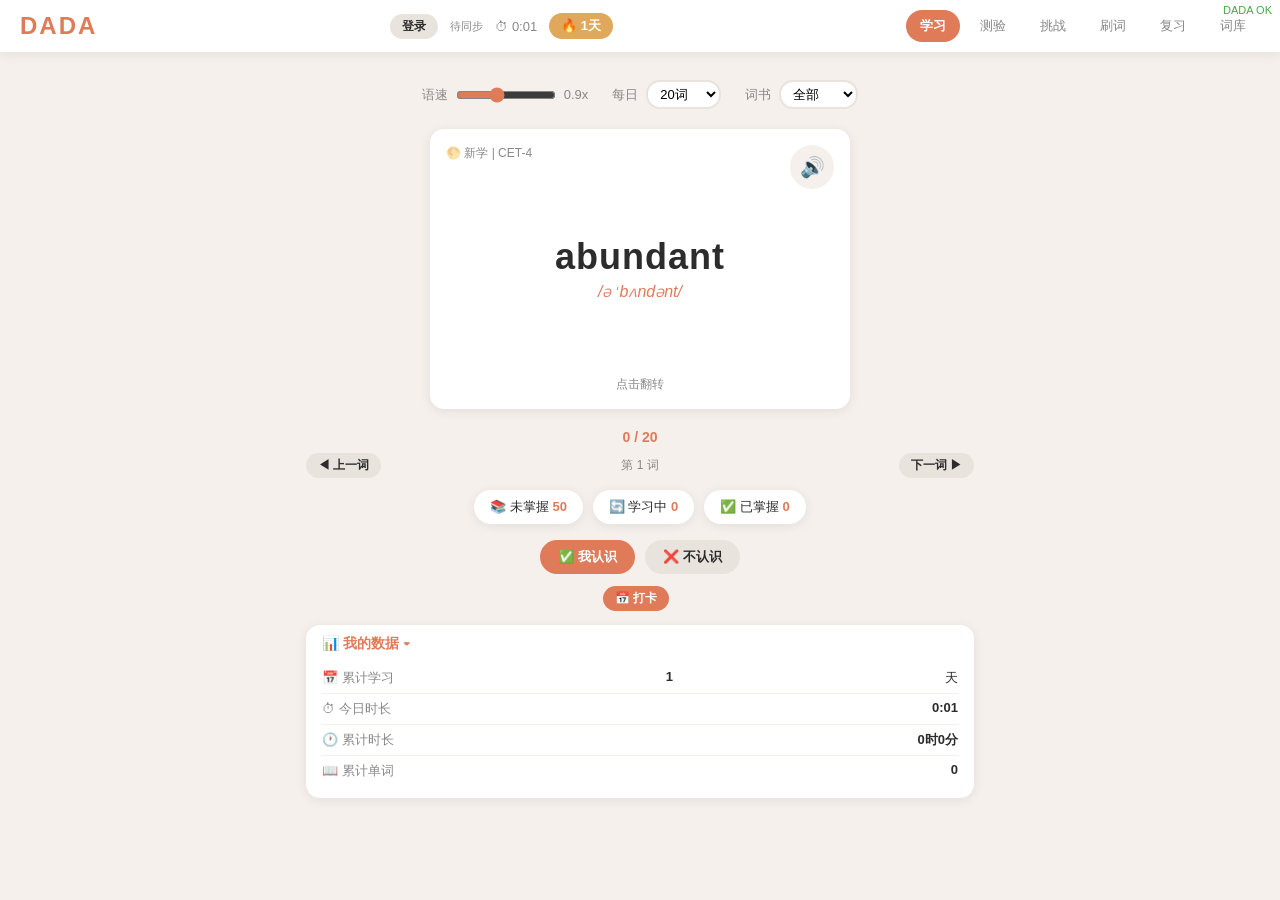
==== index.html @ 71d59efa "fix missing challenge/swipe nav buttons" ====
<!DOCTYPE html>
<html lang="zh-CN">
<head>
<meta charset="UTF-8">
<meta name="viewport" content="width=device-width, initial-scale=1.0">
<title>DADA - 背单词</title>
<meta name="theme-color" content="#e07b5a">
<meta name="apple-mobile-web-app-capable" content="yes">
<meta name="apple-mobile-web-app-title" content="DADA背单词">
<link rel="stylesheet" href="style.css?v=12">
<script src="dada-data.js?v=12" defer></script>
<script src="dada-speech.js?v=12" defer></script>
<script src="dada-study.js?v=12" defer></script>
<script src="dada-auth.js?v=12" defer></script>
<script src="dada-challenge.js?v=12" defer></script>
<script src="dada-swipe.js?v=12" defer></script>
<script src="dada-ui.js?v=12" defer></script>
<script src="dada-init.js?v=12" defer></script>
</head>
<body>
<div id="loadStatus" style="position:fixed;top:4px;right:8px;font-size:11px;color:#aaa;z-index:999;">loading...</div>

<header>
  <div class="logo">DADA</div>
  <div class="header-right">
    <button class="btn btn-s btn-sm" id="btnLogin">登录</button>
    <span id="syncStatus" style="font-size:11px;color:var(--sub);"></span>
    <span class="timer-badge" id="timerDisplay">⏱ 0:00</span>
    <span class="streak-badge" id="streakDisplay">🔥 0天</span>
  </div>
  <nav>
    <button class="active" data-page="study">学习</button>
    <button data-page="quiz">测验</button>
    <button data-page="challenge">挑战</button>
    <button data-page="swipe">刷词</button>
    <button data-page="review">复习<span id="reviewBadge" class="badge" style="display:none;margin-left:4px;"></span></button>
    <button data-page="bank">词库</button>
  </nav>
</header>

<main>
  <!-- Study Page -->
  <section class="page active" id="page-study">
    <div class="rate-control">
      <span>语速</span>
      <input type="range" id="rateSlider" min="0.5" max="1.5" step="0.1" value="0.9">
      <span id="rateLabel">0.9x</span>
      <span style="margin-left:16px;">每日</span>
      <select id="dailyLimitSelect" style="padding:4px 8px;border:2px solid #e8e3dd;border-radius:14px;font-size:13px;outline:none;background:var(--card);">
        <option value="10">10词</option>
        <option value="20" selected>20词</option>
        <option value="30">30词</option>
        <option value="50">50词</option>
        <option value="100">100词</option>
      </select>
      <span style="margin-left:16px;">词书</span>
      <select id="studyBookSelect" style="padding:4px 8px;border:2px solid #e8e3dd;border-radius:14px;font-size:13px;outline:none;background:var(--card);">
        <option value="all">全部</option>
        <option value="cet4">CET-4</option>
        <option value="cet6">CET-6</option>
        <option value="ky">考研</option>
        <option value="ielts">雅思</option>
        <option value="zsb">专升本</option>
      </select>
    </div>
    <div class="card-wrap" id="cardWrap">
      <div class="card-inner" id="cardInner">
        <div class="card-face card-front">
          <div class="card-status" id="cardStatus"></div>
          <div class="card-word" id="cardEn">DADA</div>
          <div class="card-phonetic" id="cardPhonetic"></div>
          <button class="speak-btn" id="speakBtn" title="发音">🔊</button>
          <div class="card-hint">点击翻转</div>
        </div>
        <div class="card-face card-back">
          <div class="card-word" id="cardEnBack" style="font-size:20px;opacity:.8;"></div>
          <div class="card-zh" id="cardZh">哒哒</div>
          <button class="speak-btn" id="speakBtn2" title="发音">🔊</button>
          <div class="card-hint">点击翻转</div>
        </div>
      </div>
    </div>
    <div class="progress" id="studyProgress"></div>
    <div class="card-nav">
      <button class="btn btn-s btn-sm" id="btnPrevWord">◀ 上一词</button>
      <span style="font-size:12px;color:var(--sub);" id="cardNavInfo"></span>
      <button class="btn btn-s btn-sm" id="btnNextWord">下一词 ▶</button>
    </div>
    <div class="stats">
      <div class="stat">📚 未掌握 <b id="statUnmastered">0</b></div>
      <div class="stat">🔄 学习中 <b id="statLearning">0</b></div>
      <div class="stat">✅ 已掌握 <b id="statMastered">0</b></div>
    </div>
    <div style="text-align:center;margin-top:16px;display:flex;gap:10px;justify-content:center;">
      <button class="btn btn-p" id="btnKnow">✅ 我认识</button>
      <button class="btn btn-s" id="btnDunno">❌ 不认识</button>
    </div>
    <div class="checkin-area">
      <button class="btn btn-p btn-sm" id="btnCheckIn">📅 打卡</button>
      <span id="checkInStatus"></span>
    </div>
    <div class="mydata-panel">
      <div class="mydata-header" id="mydataToggle">📊 我的数据 ▾</div>
      <div class="mydata-body" id="mydataBody">
        <div class="mydata-row"><span>📅 累计学习</span> <b id="mdTotalDays">0</b> 天</div>
        <div class="mydata-row"><span>⏱ 今日时长</span> <b id="mdTodayTime">0:00</b></div>
        <div class="mydata-row"><span>🕐 累计时长</span> <b id="mdTotalTime">0:00</b></div>
        <div class="mydata-row"><span>📖 累计单词</span> <b id="mdWordsStudied">0</b></div>
      </div>
    </div>
  </section>

  <!-- Quiz Page -->
  <section class="page" id="page-quiz">
    <div class="quiz-mode-bar">
      <button class="active" data-mode="en2zh">英选中</button>
      <button data-mode="zh2en">中选英</button>
      <button data-mode="spell">拼写模式</button>
    </div>
    <div class="quiz-card">
      <div class="quiz-word" id="quizWord">word</div>
      <div class="quiz-opts" id="quizOpts"></div>
      <div id="quizSpellArea" style="display:none;">
        <button class="btn-listen" id="btnListenAgain">🔊 再听一次</button><br>
        <input type="text" class="spelling-input" id="spellingInput" placeholder="输入英文拼写" autocomplete="off" autocapitalize="off" spellcheck="false"><br>
        <button class="btn btn-p" id="btnSpellCheck">确认</button>
      </div>
      <div class="quiz-result" id="quizResult"></div>
    </div>
    <div class="stats" style="margin-top:16px;">
      <div class="stat">✅ 正确 <b id="quizCorrect">0</b></div>
      <div class="stat">❌ 错误 <b id="quizWrong">0</b></div>
      <div class="stat">📊 正确率 <b id="quizRate">-</b></div>
    </div>
    <div style="text-align:center;margin-top:12px;">
      <button class="btn btn-p" id="btnNextQuiz">下一题</button>
    </div>
  </section>

  <!-- Review Page -->
  <section class="page" id="page-review">
    <div style="margin-bottom:12px;">
      <button class="btn btn-p" id="btnReviewAll" style="margin-right:8px;">开始复习全部到期</button>
      <span style="font-size:13px;color:var(--sub);" id="reviewSummary"></span>
    </div>
    <div id="reviewList"></div>
  </section>

  <!-- Word Bank Page -->
  <section class="page" id="page-bank">
    <div class="add-form">
      <input type="text" id="addEn" placeholder="英文单词">
      <input type="text" id="addZh" placeholder="中文释义">
      <input type="text" id="addPhonetic" placeholder="音标(可选)">
      <button class="btn btn-p" id="btnAdd">添加</button>
    </div>
    <div class="toolbar">
      <input type="text" id="searchInput" placeholder="搜索单词...">
      <button class="btn btn-s" id="btnImport">📥 导入CSV</button>
      <button class="btn btn-s" id="btnPreset">📦 预设词库</button>
    </div>
    <div id="bookCards"></div>
    <div id="bookDetailBar" style="display:none;">
      <button class="btn btn-s btn-sm" id="btnBackToBooks">← 返回词库</button>
      <span id="bookDetailTitle" style="font-weight:600;margin:0 12px;font-size:15px;"></span>
      <span style="font-size:12px;color:var(--sub);line-height:28px;margin-right:4px;">分类:</span>
      <button class="btn btn-s btn-sm subcat-btn active" data-subcat="all">全部</button>
      <button class="btn btn-s btn-sm subcat-btn" data-subcat="high">高频词</button>
      <button class="btn btn-s btn-sm subcat-btn" data-subcat="exam">真题词</button>
    </div>
    <div class="filter-bar">
      <span style="font-size:12px;color:var(--sub);line-height:28px;margin-right:4px;">状态:</span>
      <button class="btn btn-s btn-sm filter-btn active" data-filter="all">全部</button>
      <button class="btn btn-s btn-sm filter-btn" data-filter="unmastered">未掌握</button>
      <button class="btn btn-s btn-sm filter-btn" data-filter="learning">学习中</button>
      <button class="btn btn-s btn-sm filter-btn" data-filter="mastered">已掌握</button>
      <button class="btn btn-s btn-sm filter-btn" data-filter="mistake">错题本</button>
    </div>
    <table class="word-table">
      <thead><tr><th>单词</th><th>释义</th><th>词库</th><th>状态</th><th>操作</th></tr></thead>
      <tbody id="wordTableBody"></tbody>
    </table>
    <div style="text-align:center;margin-top:8px;color:var(--sub);font-size:13px;" id="wordCount"></div>

    <div class="backup-section">
      <span>💾 数据备份</span>
      <button class="btn btn-s btn-sm" id="btnExport">📤 导出JSON</button>
      <button class="btn btn-s btn-sm" id="btnImportFile">📥 导入JSON</button>
      <input type="file" id="importFileInput" accept=".json" style="display:none;">
      <button class="btn btn-s btn-sm" id="btnImportCSVFile">📥 导入CSV文件</button>
      <input type="file" id="importCSVFileInput" accept=".csv,.txt" style="display:none;">
    </div>
  </section>

  <!-- Challenge Page -->
  <section class="page" id="page-challenge">
    <div style="display:flex;justify-content:space-between;align-items:center;margin-bottom:12px;flex-wrap:wrap;gap:8px;">
      <span id="challengeHearts" style="font-size:24px;">❤️❤️❤️</span>
      <span style="font-size:13px;color:var(--sub);">🏆 连胜 <b id="challengeStreakBadge">0</b> 天</span>
    </div>
    <div style="background:#e8e3dd;border-radius:8px;height:8px;margin-bottom:16px;">
      <div id="challengeBar" style="background:var(--accent);height:100%;border-radius:8px;width:0;transition:width .3s;"></div>
    </div>
    <div style="text-align:center;color:var(--sub);font-size:13px;margin-bottom:8px;" id="challengeCount">0/20</div>
    <div class="quiz-card" id="challengeCard">
      <div class="quiz-word" id="challengeWord"></div>
      <div class="quiz-opts" id="challengeOpts"></div>
    </div>
    <div id="challengeResult"></div>
    <div style="text-align:center;margin-top:16px;">
      <button class="btn btn-p" id="btnRestartChallenge" style="display:none;" onclick="restartChallenge()">🔄 再来一次</button>
      <button class="btn btn-s" id="btnChallengeDone" style="display:none;" onclick="switchPage('study')">返回学习</button>
    </div>
  </section>

  <!-- Swipe Page -->
  <section class="page" id="page-swipe">
    <div class="swipe-stats">
      <span>📖 已刷 <b id="swipeTotal">0</b></span>
      <span style="color:var(--accent2);">✅ <b id="swipeKnownCount">0</b></span>
      <span style="color:#d44;">❌ <b id="swipeUnknownCount">0</b></span>
    </div>
    <div class="swipe-container">
      <div class="swipe-card" id="swipeCard">
        <span class="swipe-category" id="swipeCategory" style="display:none;"></span>
        <div class="swipe-word" id="swipeWord"></div>
        <div class="swipe-phonetic" id="swipePhonetic"></div>
      </div>
    </div>
    <div class="swipe-hints">
      <span>← 不认识</span>
      <span>认识 →</span>
    </div>
    <div id="swipeDone" style="text-align:center;padding:32px;"></div>
    <div style="text-align:center;margin-top:8px;">
      <button class="btn btn-p" id="btnSwipeRestart" style="display:none;" onclick="restartSwipe()">🔄 再来一轮</button>
    </div>
  </section>
</main>

<!-- Import CSV Modal -->
<div class="modal" id="importModal" style="display:none;">
  <div class="modal-box">
    <h3>导入CSV词库</h3>
    <p style="font-size:13px;color:var(--sub);margin-bottom:8px;">每行格式：<code>英文,中文释义,音标</code>（音标可选）</p>
    <textarea id="importText" placeholder="abandon,放弃,/əˈbændən/&#10;book,书,/bʊk/&#10;cat,猫&#10;&#10;支持逗号、中文逗号、Tab分隔"></textarea>
    <div class="modal-actions">
      <button class="btn btn-s" id="btnImportCancel">取消</button>
      <button class="btn btn-p" id="btnImportConfirm">导入</button>
    </div>
  </div>
</div>

<!-- Preset Modal -->
<div class="modal" id="presetModal" style="display:none;">
  <div class="modal-box">
    <h3>📦 加载预设词库</h3>
    <p style="font-size:13px;color:var(--sub);margin-bottom:12px;">选择一个词库加载（重复单词将被跳过）</p>
    <div style="display:grid;gap:8px;">
      <button class="btn btn-s preset-btn" data-preset="cet4">📗 CET-4 四级核心词汇（50词，含音标）</button>
      <button class="btn btn-s preset-btn" data-preset="cet6">📘 CET-6 六级核心词汇（30词，含音标）</button>
      <button class="btn btn-s preset-btn" data-preset="ielts">📙 雅思核心词汇（30词，含音标）</button>
      <button class="btn btn-s preset-btn" data-preset="ky">📕 考研核心词汇（30词，含音标）</button>
      <button class="btn btn-s preset-btn" data-preset="zsb">📓 专升本核心词汇（30词，含音标）</button>
    </div>
    <div class="modal-actions" style="margin-top:14px;">
      <button class="btn btn-s" id="btnPresetCancel">取消</button>
    </div>
  </div>
</div>

<!-- Confirm Modal -->
<div class="modal" id="confirmModal" style="display:none;">
  <div class="modal-box">
    <h3 id="confirmTitle">确认</h3>
    <p id="confirmMsg" style="font-size:14px;color:var(--sub);margin-bottom:16px;"></p>
    <div class="modal-actions">
      <button class="btn btn-s" id="btnConfirmCancel">取消</button>
      <button class="btn btn-danger" id="btnConfirmOk">确认</button>
    </div>
  </div>
</div>

<div class="toast" id="toast"></div>

<!-- Auth Modal -->
<div class="modal" id="authModal" style="display:none;">
  <div class="modal-box">
    <h3 id="authTitle">登录</h3>
    <input type="hidden" id="authMode" value="login">
    <p id="authError" style="color:#d44;font-size:13px;margin-bottom:8px;"></p>
    <input type="text" id="authUsername" placeholder="用户名" style="width:100%;padding:10px 14px;border:2px solid #e8e3dd;border-radius:10px;font-size:14px;margin-bottom:8px;outline:none;">
    <input type="password" id="authPassword" placeholder="密码" style="width:100%;padding:10px 14px;border:2px solid #e8e3dd;border-radius:10px;font-size:14px;margin-bottom:12px;outline:none;">
    <div class="modal-actions">
      <button class="btn btn-s" id="btnAuthCancel">取消</button>
      <button class="btn btn-p" id="btnAuthSubmit">登录</button>
    </div>
    <p style="text-align:center;margin-top:12px;font-size:12px;color:var(--sub);cursor:pointer;" id="authModeLink">没有账号？去注册</p>
  </div>
</div>

</body>
</html>
---- style.css ----
:root {
  --bg: #f5f0eb; --card: #fff; --text: #2c2c2c; --sub: #888;
  --accent: #e07b5a; --accent2: #5a9e6f; --warn: #e0a85a;
  --shadow: 0 2px 12px rgba(0,0,0,.08);
  --radius: 14px;
}
* { margin:0; padding:0; box-sizing:border-box; }
body { font-family: -apple-system, "Segoe UI", "PingFang SC", sans-serif; background:var(--bg); color:var(--text); min-height:100vh; }
header { background:var(--card); padding:10px 20px; display:flex; align-items:center; justify-content:space-between; box-shadow:var(--shadow); position:sticky; top:0; z-index:10; flex-wrap:wrap; gap:8px; }
.logo { font-size:24px; font-weight:900; letter-spacing:2px; color:var(--accent); }
.header-right { display:flex; align-items:center; gap:12px; }
.streak-badge { background:var(--warn); color:#fff; padding:4px 12px; border-radius:14px; font-size:13px; font-weight:600; white-space:nowrap; }
.timer-badge { font-size:13px; color:var(--sub); white-space:nowrap; }
nav { display:flex; gap:6px; }
nav button { padding:7px 14px; border:none; border-radius:20px; background:transparent; cursor:pointer; font-size:13px; color:var(--sub); transition:.2s; }
nav button.active { background:var(--accent); color:#fff; font-weight:600; }
nav button:hover:not(.active) { background:#e8e3dd; }
main { max-width:700px; margin:0 auto; padding:20px 16px 80px; }
.page { display:none; }
.page.active { display:block; }
.card-wrap { perspective:800px; width:100%; max-width:420px; height:280px; margin:20px auto; cursor:pointer; }
.card-inner { position:relative; width:100%; height:100%; transition:transform .5s cubic-bezier(.4,0,.2,1); transform-style:preserve-3d; }
.card-inner.flipped { transform:rotateY(180deg); }
.card-face { position:absolute; inset:0; border-radius:var(--radius); backface-visibility:hidden; display:flex; flex-direction:column; align-items:center; justify-content:center; box-shadow:var(--shadow); padding:24px; }
.card-front { background:var(--card); z-index:2; }
.card-back { background:var(--accent); color:#fff; transform:rotateY(180deg); }
.card-word { font-size:36px; font-weight:700; letter-spacing:1px; }
.card-phonetic { font-size:16px; color:var(--accent); margin-top:4px; font-style:italic; }
.card-back .card-phonetic { color:rgba(255,255,255,.8); }
.card-zh { font-size:28px; font-weight:600; }
.card-hint { font-size:12px; color:var(--sub); position:absolute; bottom:16px; }
.card-back .card-hint { color:rgba(255,255,255,.6); }
.card-status { font-size:12px; color:var(--sub); position:absolute; top:16px; left:16px; }
.speak-btn { width:44px; height:44px; border-radius:50%; border:none; background:var(--bg); cursor:pointer; font-size:20px; position:absolute; top:16px; right:16px; transition:.2s; display:flex; align-items:center; justify-content:center; }
.speak-btn:hover { background:#e0d8cf; transform:scale(1.1); }
.card-back .speak-btn { background:rgba(255,255,255,.2); color:#fff; }
.card-back .speak-btn:hover { background:rgba(255,255,255,.35); }
.rate-control { display:flex; align-items:center; gap:8px; justify-content:center; margin:8px 0; font-size:13px; color:var(--sub); }
.rate-control input[type=range] { width:100px; accent-color:var(--accent); }
.progress { text-align:center; margin-top:8px; font-size:14px; font-weight:600; color:var(--accent); }
.stats { display:flex; gap:10px; justify-content:center; margin:12px 0; flex-wrap:wrap; }
.stat { background:var(--card); padding:8px 16px; border-radius:20px; font-size:13px; box-shadow:var(--shadow); }
.stat b { color:var(--accent); }
.review-section { margin-top:24px; }
.review-section h3 { font-size:16px; margin-bottom:10px; display:flex; align-items:center; gap:8px; }
.badge { background:var(--warn); color:#fff; font-size:12px; padding:2px 10px; border-radius:12px; font-weight:600; }
.review-item { background:var(--card); padding:12px 16px; border-radius:10px; margin-bottom:6px; display:flex; justify-content:space-between; align-items:center; box-shadow:0 1px 3px rgba(0,0,0,.04); font-size:14px; }
.review-item .ri-w { font-weight:600; }
.review-item .ri-d { color:var(--sub); font-size:12px; }
.quiz-mode-bar { display:flex; gap:6px; justify-content:center; margin-bottom:20px; }
.quiz-mode-bar button { padding:6px 14px; border:2px solid #e8e3dd; border-radius:20px; background:var(--card); cursor:pointer; font-size:13px; transition:.15s; }
.quiz-mode-bar button.active { border-color:var(--accent); background:#fdf5f1; color:var(--accent); font-weight:600; }
.quiz-card { background:var(--card); border-radius:var(--radius); padding:32px 24px; box-shadow:var(--shadow); text-align:center; max-width:440px; margin:0 auto; }
.quiz-word { font-size:34px; font-weight:700; margin-bottom:20px; }
.quiz-opts { display:grid; gap:10px; }
.quiz-opt { padding:14px; border:2px solid #e8e3dd; border-radius:12px; background:var(--card); cursor:pointer; font-size:16px; transition:.15s; }
.quiz-opt:hover { border-color:var(--accent); background:#fdf5f1; }
.quiz-opt.correct { border-color:var(--accent2); background:#e8f5e0; }
.quiz-opt.wrong { border-color:#d44; background:#ffeaea; }
.quiz-result { margin-top:16px; font-size:18px; font-weight:600; min-height:28px; }
.spelling-input { width:100%; max-width:280px; padding:12px 16px; border:2px solid #e8e3dd; border-radius:12px; font-size:20px; text-align:center; outline:none; margin:12px 0; letter-spacing:2px; }
.spelling-input:focus { border-color:var(--accent); }
.btn-listen { background:none; border:2px solid var(--accent); color:var(--accent); padding:8px 20px; border-radius:20px; cursor:pointer; font-size:16px; margin:8px; transition:.2s; }
.btn-listen:hover { background:var(--accent); color:#fff; }
.toolbar { display:flex; gap:8px; margin-bottom:12px; flex-wrap:wrap; align-items:center; }
.toolbar input[type=text] { flex:1; min-width:140px; padding:10px 14px; border:2px solid #e8e3dd; border-radius:22px; font-size:14px; outline:none; transition:.2s; }
.toolbar input[type=text]:focus { border-color:var(--accent); }
.btn { padding:8px 18px; border:none; border-radius:20px; cursor:pointer; font-size:13px; font-weight:600; transition:.2s; white-space:nowrap; }
.btn-p { background:var(--accent); color:#fff; }
.btn-p:hover { opacity:.85; }
.btn-s { background:#e8e3dd; color:var(--text); }
.btn-s:hover { background:#d8d2ca; }
.btn-sm { padding:4px 12px; font-size:12px; }
.btn-danger { background:#e74c3c; color:#fff; }
.btn-danger:hover { opacity:.85; }
.btn-done { background:#c8e6c9 !important; color:#2e7d32 !important; cursor:default; }
.filter-bar { display:flex; gap:6px; margin-bottom:12px; flex-wrap:wrap; }
.word-table { width:100%; border-collapse:collapse; font-size:14px; }
.word-table th { text-align:left; padding:8px 6px; color:var(--sub); font-weight:500; border-bottom:1px solid #e8e3dd; font-size:12px; }
.word-table td { padding:8px 6px; border-bottom:1px solid #f0ede8; }
.word-table tr:hover td { background:#faf8f5; }
.modal { position:fixed; inset:0; background:rgba(0,0,0,.4); display:flex; align-items:center; justify-content:center; z-index:100; }
.modal-box { background:var(--card); border-radius:var(--radius); padding:24px; width:90%; max-width:500px; box-shadow:0 8px 40px rgba(0,0,0,.15); }
.modal-box h3 { margin-bottom:16px; }
.modal-box textarea { width:100%; height:160px; border:2px solid #e8e3dd; border-radius:10px; padding:12px; font-size:13px; font-family:inherit; resize:vertical; outline:none; }
.modal-box textarea:focus { border-color:var(--accent); }
.modal-actions { display:flex; gap:8px; justify-content:flex-end; margin-top:12px; flex-wrap:wrap; }
.add-form { display:flex; gap:8px; margin-bottom:14px; flex-wrap:wrap; }
.add-form input { padding:10px 14px; border:2px solid #e8e3dd; border-radius:22px; font-size:14px; outline:none; }
.add-form input:focus { border-color:var(--accent); }
.add-form input:nth-child(1) { flex:2; min-width:100px; }
.add-form input:nth-child(2) { flex:3; min-width:140px; }
.add-form input:nth-child(3) { flex:2; min-width:100px; }
.toast { position:fixed; bottom:24px; left:50%; transform:translateX(-50%); background:#333; color:#fff; padding:10px 24px; border-radius:22px; font-size:14px; z-index:200; opacity:0; transition:opacity .3s; pointer-events:none; }
.toast.show { opacity:1; }
.backup-section { margin-top:24px; padding-top:16px; border-top:1px solid #e8e3dd; display:flex; gap:8px; flex-wrap:wrap; align-items:center; }
.backup-section span { font-size:13px; color:var(--sub); width:100%; margin-bottom:4px; }
.book-cards { display:grid; grid-template-columns:repeat(auto-fill,minmax(160px,1fr)); gap:12px; margin-bottom:16px; }
.book-card { background:var(--card); border-radius:var(--radius); padding:16px; cursor:pointer; box-shadow:var(--shadow); transition:transform .15s,box-shadow .15s; text-align:center; border:2px solid transparent; }
.book-card:hover { transform:translateY(-2px); box-shadow:0 4px 18px rgba(0,0,0,.12); }
.book-card:active { transform:translateY(0); }
.book-card .bc-icon { font-size:32px; margin-bottom:6px; }
.book-card .bc-title { font-weight:700; font-size:15px; margin-bottom:4px; }
.book-card .bc-count { font-size:12px; color:var(--sub); }
.book-card .bc-subs { font-size:11px; color:var(--sub); margin-top:2px; }
#bookDetailBar { display:flex; align-items:center; flex-wrap:wrap; gap:6px; margin-bottom:12px; padding:8px 0; }
.card-nav { display:flex; justify-content:space-between; align-items:center; margin-top:8px; gap:8px; }
.checkin-area { text-align:center; margin-top:12px; display:flex; align-items:center; justify-content:center; gap:8px; }
.checkin-area span { font-size:12px; color:var(--sub); }
.mydata-panel { margin-top:14px; background:var(--card); border-radius:var(--radius); padding:0; box-shadow:var(--shadow); overflow:hidden; }
.mydata-header { padding:10px 16px; font-size:14px; font-weight:600; color:var(--accent); cursor:pointer; user-select:none; display:flex; justify-content:space-between; }
.mydata-body { padding:0 16px 12px; }
.mydata-body.collapsed { display:none; }
.mydata-row { display:flex; justify-content:space-between; padding:6px 0; font-size:13px; border-bottom:1px solid #f5f0eb; }
.mydata-row:last-child { border-bottom:none; }
.mydata-row span { color:var(--sub); }
/* Auth modal inputs */
#authUsername:focus, #authPassword:focus { border-color:var(--accent); }
#authModeLink:hover { color:var(--accent); }

/* ── Swipe Mode ── */
.swipe-stats { display:flex; gap:16px; justify-content:center; margin-bottom:12px; font-size:13px; color:var(--sub); }
.swipe-container { display:flex; justify-content:center; align-items:center; min-height:320px; margin:0 auto; max-width:400px; overflow:hidden; }
.swipe-card { background:var(--card); border-radius:var(--radius); padding:40px 24px; box-shadow:var(--shadow); text-align:center; width:100%; cursor:grab; user-select:none; position:relative; transition:transform .3s ease,opacity .3s ease; }
.swipe-card:active { cursor:grabbing; }
.swipe-category { position:absolute; top:12px; left:16px; font-size:11px; color:var(--sub); background:var(--bg); padding:2px 10px; border-radius:10px; }
.swipe-word { font-size:36px; font-weight:700; letter-spacing:1px; }
.swipe-phonetic { font-size:16px; color:var(--sub); margin-top:6px; font-style:italic; }
.swipe-hints { display:flex; justify-content:space-between; margin-top:16px; color:var(--sub); font-size:12px; max-width:400px; margin-left:auto; margin-right:auto; }
.swipe-hint-right { box-shadow:0 0 20px rgba(90,158,111,.3); }
.swipe-hint-left { box-shadow:0 0 20px rgba(224,123,90,.3); }
.swipe-left { border-left:4px solid var(--accent); }
.swipe-right { border-right:4px solid var(--accent2); }

/* ── Challenge Mode ── */
#challengeHearts { letter-spacing:4px; }
#challengeWord small { display:block; margin-top:4px; }

@media (max-width:480px) {
  .card-wrap { height:240px; }
  .card-word { font-size:28px; }
  .card-zh { font-size:22px; }
  nav button { padding:6px 12px; font-size:12px; }
  .quiz-word { font-size:26px; }
}
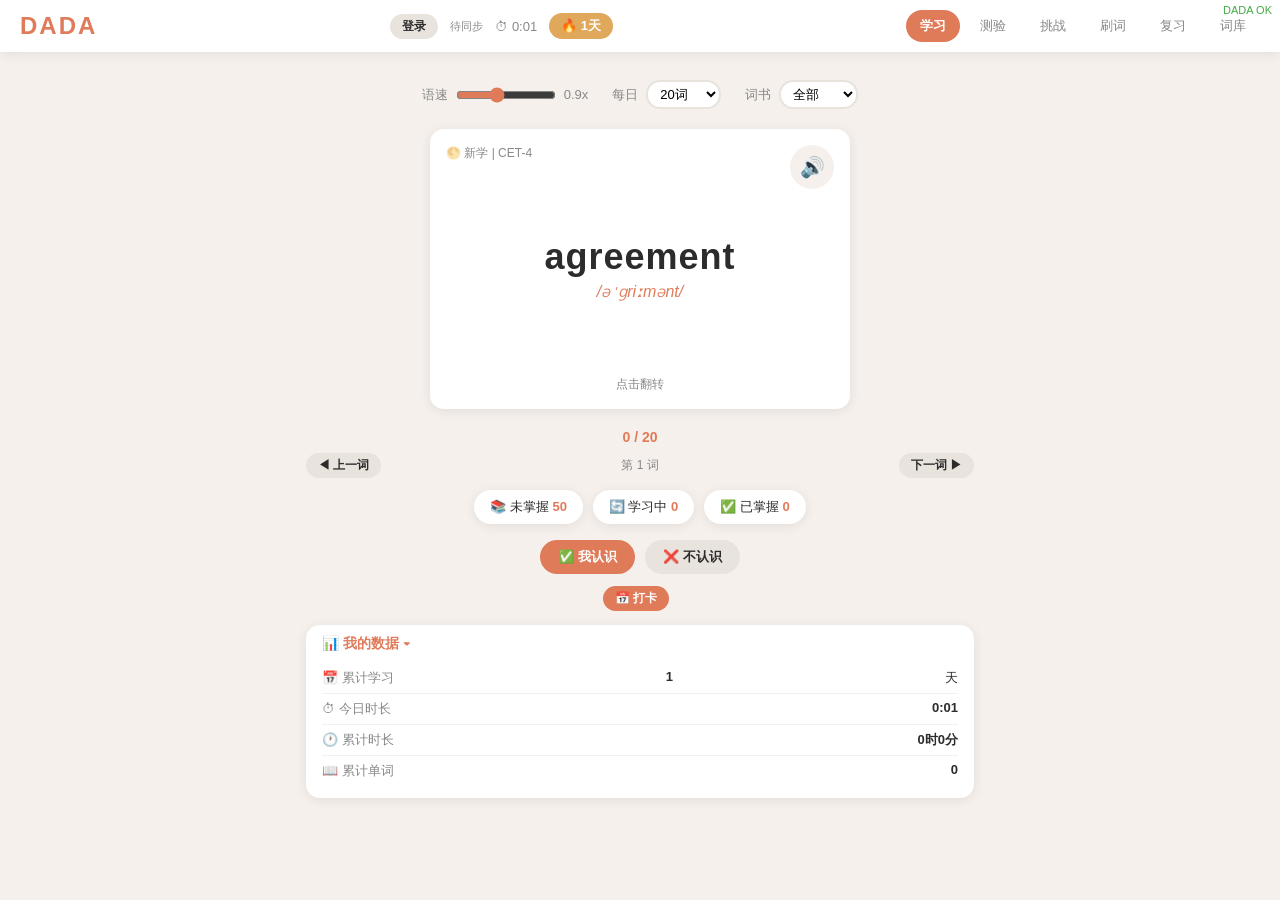
==== commit 01f6e384: "Update index.html: auto-speak and phonetic display" ====
--- a/index.html
+++ b/index.html
@@ -74,7 +74,8 @@
         </div>
         <div class="card-face card-back">
           <div class="card-word" id="cardEnBack" style="font-size:20px;opacity:.8;"></div>
-          <div class="card-zh" id="cardZh">哒哒</div>
+          <div class="card-phonetic" id="cardPhoneticBack" style="font-style:italic;"></div>
+	          <div class="card-zh" id="cardZh">哒哒</div>
           <button class="speak-btn" id="speakBtn2" title="发音">🔊</button>
           <div class="card-hint">点击翻转</div>
         </div>
@@ -228,9 +229,9 @@
       </div>
     </div>
     <div class="swipe-hints">
-      <span>← 不认识</span>
-      <span>认识 →</span>
-    </div>
+	      <button class="btn btn-s" onclick="doSwipe('left')" style="padding:10px 24px;">← 不认识</button>
+	      <button class="btn btn-p" onclick="doSwipe('right')" style="padding:10px 24px;">认识 →</button>
+	    </div>
     <div id="swipeDone" style="text-align:center;padding:32px;"></div>
     <div style="text-align:center;margin-top:8px;">
       <button class="btn btn-p" id="btnSwipeRestart" style="display:none;" onclick="restartSwipe()">🔄 再来一轮</button>
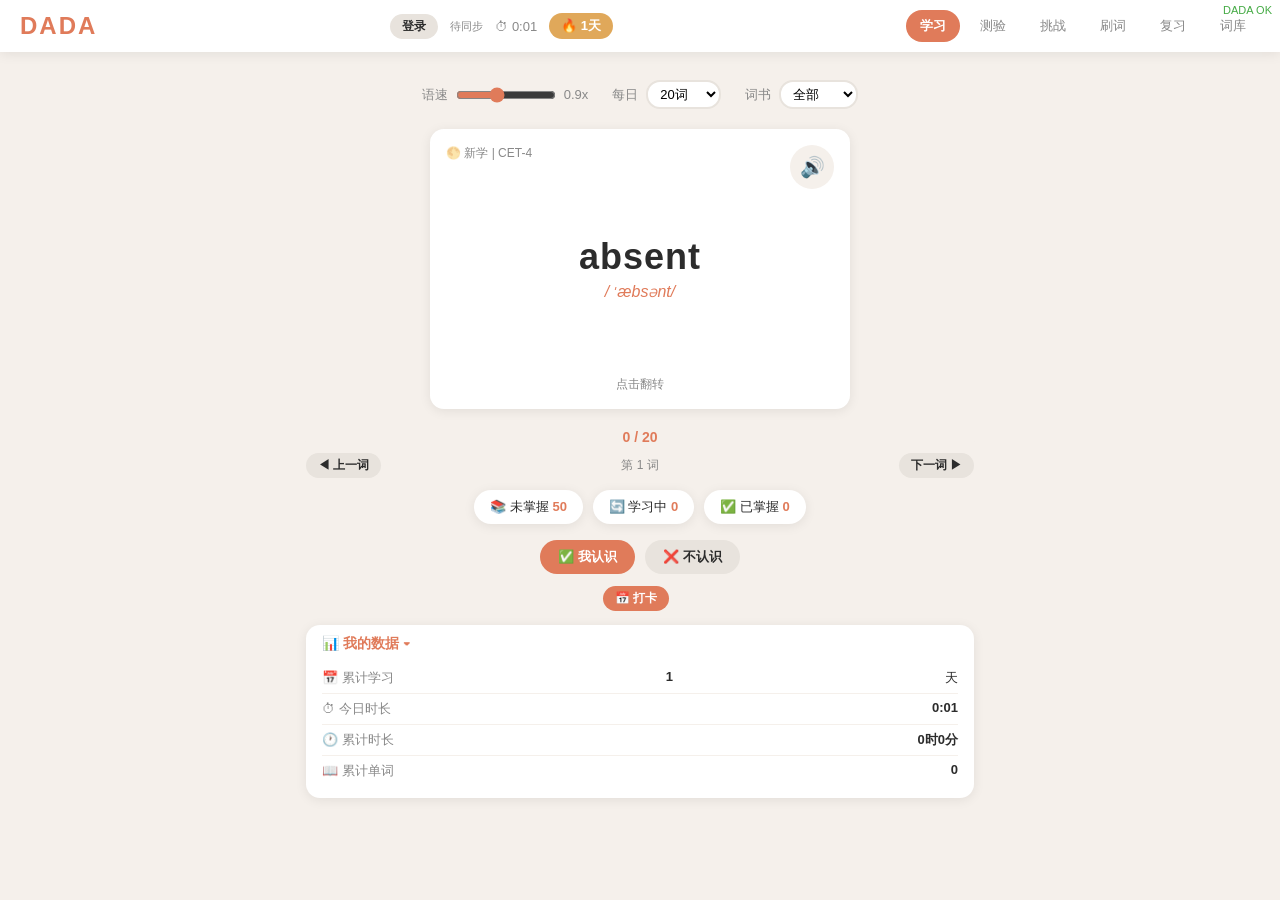
==== commit 1f720395: "Update index.html: add speak buttons to all modes" ====
--- a/index.html
+++ b/index.html
@@ -120,6 +120,7 @@
     </div>
     <div class="quiz-card">
       <div class="quiz-word" id="quizWord">word</div>
+      <button class="speak-inline" id="quizSpeakBtn" title="发音" onclick="if(quizWord) try{speak(quizWord.en)}catch(e){}">🔊</button>
       <div class="quiz-opts" id="quizOpts"></div>
       <div id="quizSpellArea" style="display:none;">
         <button class="btn-listen" id="btnListenAgain">🔊 再听一次</button><br>
@@ -205,6 +206,7 @@
     <div style="text-align:center;color:var(--sub);font-size:13px;margin-bottom:8px;" id="challengeCount">0/20</div>
     <div class="quiz-card" id="challengeCard">
       <div class="quiz-word" id="challengeWord"></div>
+      <button class="speak-inline" id="challengeSpeakBtn" title="发音" onclick="speakChallengeWord()">🔊</button>
       <div class="quiz-opts" id="challengeOpts"></div>
     </div>
     <div id="challengeResult"></div>
@@ -224,6 +226,7 @@
     <div class="swipe-container">
       <div class="swipe-card" id="swipeCard">
         <span class="swipe-category" id="swipeCategory" style="display:none;"></span>
+        <button class="speak-inline swipe-speak" id="swipeSpeakBtn" title="发音" onclick="var id=swipeQueue[swipeIdx];if(id&&words[id])try{speak(words[id].en)}catch(e){}">🔊</button>
         <div class="swipe-word" id="swipeWord"></div>
         <div class="swipe-phonetic" id="swipePhonetic"></div>
       </div>
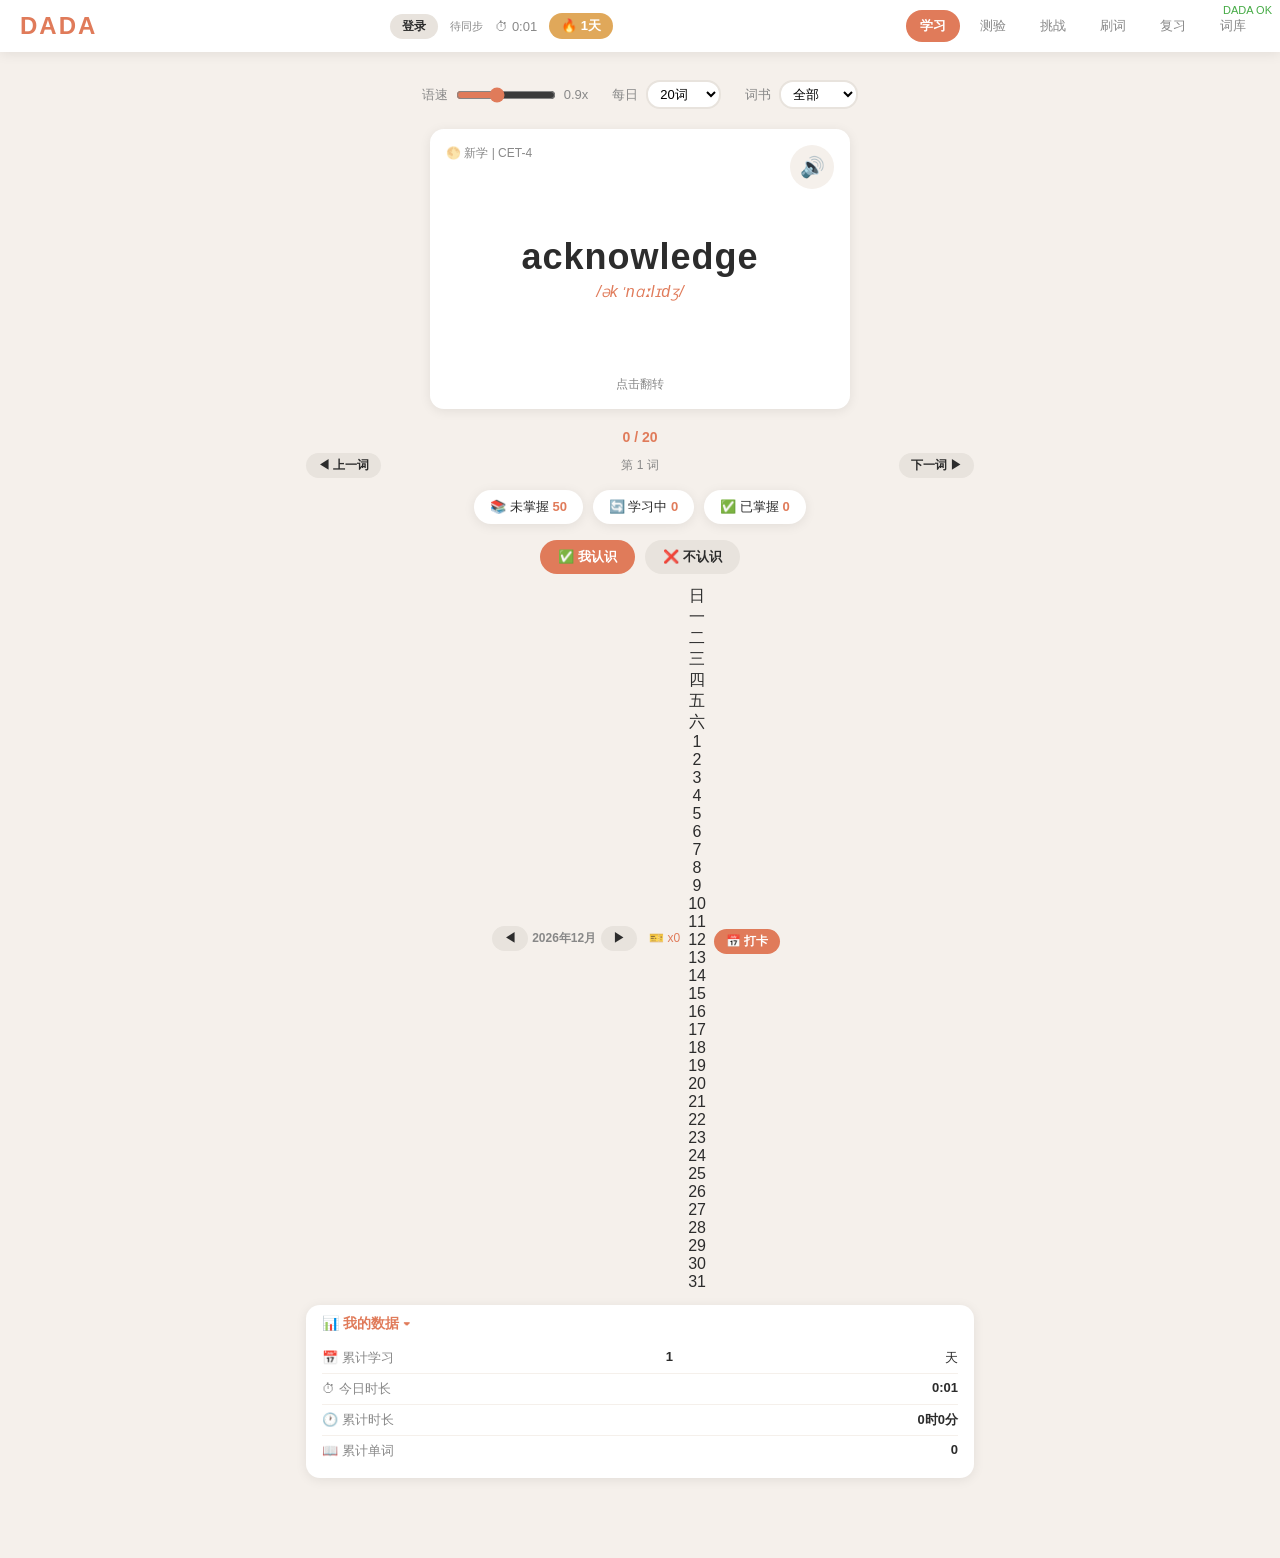
==== commit 290cc3c7: "Update index.html: calendar check-in with make-up cards" ====
--- a/index.html
+++ b/index.html
@@ -97,8 +97,17 @@
       <button class="btn btn-s" id="btnDunno">❌ 不认识</button>
     </div>
     <div class="checkin-area">
-      <button class="btn btn-p btn-sm" id="btnCheckIn">📅 打卡</button>
-      <span id="checkInStatus"></span>
+      <div class="cal-nav">
+        <button class="btn btn-s btn-sm" id="calPrev">◀</button>
+        <span id="calMonthTitle" style="font-weight:600;min-width:110px;text-align:center;">2026年5月</span>
+        <button class="btn btn-s btn-sm" id="calNext">▶</button>
+        <span id="makeUpBadge" style="margin-left:8px;font-size:12px;color:var(--accent);">🎫 x0</span>
+      </div>
+      <div class="cal-grid" id="calGrid"></div>
+      <div style="text-align:center;margin-top:6px;">
+        <button class="btn btn-p btn-sm" id="btnCheckIn">📅 打卡</button>
+        <span id="checkInStatus" style="font-size:12px;color:var(--sub);margin-left:8px;"></span>
+      </div>
     </div>
     <div class="mydata-panel">
       <div class="mydata-header" id="mydataToggle">📊 我的数据 ▾</div>
--- a/style.css
+++ b/style.css
@@ -1,145 +1,149 @@
-:root {
-  --bg: #f5f0eb; --card: #fff; --text: #2c2c2c; --sub: #888;
-  --accent: #e07b5a; --accent2: #5a9e6f; --warn: #e0a85a;
-  --shadow: 0 2px 12px rgba(0,0,0,.08);
-  --radius: 14px;
-}
-* { margin:0; padding:0; box-sizing:border-box; }
-body { font-family: -apple-system, "Segoe UI", "PingFang SC", sans-serif; background:var(--bg); color:var(--text); min-height:100vh; }
-header { background:var(--card); padding:10px 20px; display:flex; align-items:center; justify-content:space-between; box-shadow:var(--shadow); position:sticky; top:0; z-index:10; flex-wrap:wrap; gap:8px; }
-.logo { font-size:24px; font-weight:900; letter-spacing:2px; color:var(--accent); }
-.header-right { display:flex; align-items:center; gap:12px; }
-.streak-badge { background:var(--warn); color:#fff; padding:4px 12px; border-radius:14px; font-size:13px; font-weight:600; white-space:nowrap; }
-.timer-badge { font-size:13px; color:var(--sub); white-space:nowrap; }
-nav { display:flex; gap:6px; }
-nav button { padding:7px 14px; border:none; border-radius:20px; background:transparent; cursor:pointer; font-size:13px; color:var(--sub); transition:.2s; }
-nav button.active { background:var(--accent); color:#fff; font-weight:600; }
-nav button:hover:not(.active) { background:#e8e3dd; }
-main { max-width:700px; margin:0 auto; padding:20px 16px 80px; }
-.page { display:none; }
-.page.active { display:block; }
-.card-wrap { perspective:800px; width:100%; max-width:420px; height:280px; margin:20px auto; cursor:pointer; }
-.card-inner { position:relative; width:100%; height:100%; transition:transform .5s cubic-bezier(.4,0,.2,1); transform-style:preserve-3d; }
-.card-inner.flipped { transform:rotateY(180deg); }
-.card-face { position:absolute; inset:0; border-radius:var(--radius); backface-visibility:hidden; display:flex; flex-direction:column; align-items:center; justify-content:center; box-shadow:var(--shadow); padding:24px; }
-.card-front { background:var(--card); z-index:2; }
-.card-back { background:var(--accent); color:#fff; transform:rotateY(180deg); }
-.card-word { font-size:36px; font-weight:700; letter-spacing:1px; }
-.card-phonetic { font-size:16px; color:var(--accent); margin-top:4px; font-style:italic; }
-.card-back .card-phonetic { color:rgba(255,255,255,.8); }
-.card-zh { font-size:28px; font-weight:600; }
-.card-hint { font-size:12px; color:var(--sub); position:absolute; bottom:16px; }
-.card-back .card-hint { color:rgba(255,255,255,.6); }
-.card-status { font-size:12px; color:var(--sub); position:absolute; top:16px; left:16px; }
-.speak-btn { width:44px; height:44px; border-radius:50%; border:none; background:var(--bg); cursor:pointer; font-size:20px; position:absolute; top:16px; right:16px; transition:.2s; display:flex; align-items:center; justify-content:center; }
-.speak-btn:hover { background:#e0d8cf; transform:scale(1.1); }
-.card-back .speak-btn { background:rgba(255,255,255,.2); color:#fff; }
-.card-back .speak-btn:hover { background:rgba(255,255,255,.35); }
-.rate-control { display:flex; align-items:center; gap:8px; justify-content:center; margin:8px 0; font-size:13px; color:var(--sub); }
-.rate-control input[type=range] { width:100px; accent-color:var(--accent); }
-.progress { text-align:center; margin-top:8px; font-size:14px; font-weight:600; color:var(--accent); }
-.stats { display:flex; gap:10px; justify-content:center; margin:12px 0; flex-wrap:wrap; }
-.stat { background:var(--card); padding:8px 16px; border-radius:20px; font-size:13px; box-shadow:var(--shadow); }
-.stat b { color:var(--accent); }
-.review-section { margin-top:24px; }
-.review-section h3 { font-size:16px; margin-bottom:10px; display:flex; align-items:center; gap:8px; }
-.badge { background:var(--warn); color:#fff; font-size:12px; padding:2px 10px; border-radius:12px; font-weight:600; }
-.review-item { background:var(--card); padding:12px 16px; border-radius:10px; margin-bottom:6px; display:flex; justify-content:space-between; align-items:center; box-shadow:0 1px 3px rgba(0,0,0,.04); font-size:14px; }
-.review-item .ri-w { font-weight:600; }
-.review-item .ri-d { color:var(--sub); font-size:12px; }
-.quiz-mode-bar { display:flex; gap:6px; justify-content:center; margin-bottom:20px; }
-.quiz-mode-bar button { padding:6px 14px; border:2px solid #e8e3dd; border-radius:20px; background:var(--card); cursor:pointer; font-size:13px; transition:.15s; }
-.quiz-mode-bar button.active { border-color:var(--accent); background:#fdf5f1; color:var(--accent); font-weight:600; }
-.quiz-card { background:var(--card); border-radius:var(--radius); padding:32px 24px; box-shadow:var(--shadow); text-align:center; max-width:440px; margin:0 auto; }
-.quiz-word { font-size:34px; font-weight:700; margin-bottom:20px; }
-.quiz-opts { display:grid; gap:10px; }
-.quiz-opt { padding:14px; border:2px solid #e8e3dd; border-radius:12px; background:var(--card); cursor:pointer; font-size:16px; transition:.15s; }
-.quiz-opt:hover { border-color:var(--accent); background:#fdf5f1; }
-.quiz-opt.correct { border-color:var(--accent2); background:#e8f5e0; }
-.quiz-opt.wrong { border-color:#d44; background:#ffeaea; }
-.quiz-result { margin-top:16px; font-size:18px; font-weight:600; min-height:28px; }
-.spelling-input { width:100%; max-width:280px; padding:12px 16px; border:2px solid #e8e3dd; border-radius:12px; font-size:20px; text-align:center; outline:none; margin:12px 0; letter-spacing:2px; }
-.spelling-input:focus { border-color:var(--accent); }
-.btn-listen { background:none; border:2px solid var(--accent); color:var(--accent); padding:8px 20px; border-radius:20px; cursor:pointer; font-size:16px; margin:8px; transition:.2s; }
-.btn-listen:hover { background:var(--accent); color:#fff; }
-.toolbar { display:flex; gap:8px; margin-bottom:12px; flex-wrap:wrap; align-items:center; }
-.toolbar input[type=text] { flex:1; min-width:140px; padding:10px 14px; border:2px solid #e8e3dd; border-radius:22px; font-size:14px; outline:none; transition:.2s; }
-.toolbar input[type=text]:focus { border-color:var(--accent); }
-.btn { padding:8px 18px; border:none; border-radius:20px; cursor:pointer; font-size:13px; font-weight:600; transition:.2s; white-space:nowrap; }
-.btn-p { background:var(--accent); color:#fff; }
-.btn-p:hover { opacity:.85; }
-.btn-s { background:#e8e3dd; color:var(--text); }
-.btn-s:hover { background:#d8d2ca; }
-.btn-sm { padding:4px 12px; font-size:12px; }
-.btn-danger { background:#e74c3c; color:#fff; }
-.btn-danger:hover { opacity:.85; }
-.btn-done { background:#c8e6c9 !important; color:#2e7d32 !important; cursor:default; }
-.filter-bar { display:flex; gap:6px; margin-bottom:12px; flex-wrap:wrap; }
-.word-table { width:100%; border-collapse:collapse; font-size:14px; }
-.word-table th { text-align:left; padding:8px 6px; color:var(--sub); font-weight:500; border-bottom:1px solid #e8e3dd; font-size:12px; }
-.word-table td { padding:8px 6px; border-bottom:1px solid #f0ede8; }
-.word-table tr:hover td { background:#faf8f5; }
-.modal { position:fixed; inset:0; background:rgba(0,0,0,.4); display:flex; align-items:center; justify-content:center; z-index:100; }
-.modal-box { background:var(--card); border-radius:var(--radius); padding:24px; width:90%; max-width:500px; box-shadow:0 8px 40px rgba(0,0,0,.15); }
-.modal-box h3 { margin-bottom:16px; }
-.modal-box textarea { width:100%; height:160px; border:2px solid #e8e3dd; border-radius:10px; padding:12px; font-size:13px; font-family:inherit; resize:vertical; outline:none; }
-.modal-box textarea:focus { border-color:var(--accent); }
-.modal-actions { display:flex; gap:8px; justify-content:flex-end; margin-top:12px; flex-wrap:wrap; }
-.add-form { display:flex; gap:8px; margin-bottom:14px; flex-wrap:wrap; }
-.add-form input { padding:10px 14px; border:2px solid #e8e3dd; border-radius:22px; font-size:14px; outline:none; }
-.add-form input:focus { border-color:var(--accent); }
-.add-form input:nth-child(1) { flex:2; min-width:100px; }
-.add-form input:nth-child(2) { flex:3; min-width:140px; }
-.add-form input:nth-child(3) { flex:2; min-width:100px; }
-.toast { position:fixed; bottom:24px; left:50%; transform:translateX(-50%); background:#333; color:#fff; padding:10px 24px; border-radius:22px; font-size:14px; z-index:200; opacity:0; transition:opacity .3s; pointer-events:none; }
-.toast.show { opacity:1; }
-.backup-section { margin-top:24px; padding-top:16px; border-top:1px solid #e8e3dd; display:flex; gap:8px; flex-wrap:wrap; align-items:center; }
-.backup-section span { font-size:13px; color:var(--sub); width:100%; margin-bottom:4px; }
-.book-cards { display:grid; grid-template-columns:repeat(auto-fill,minmax(160px,1fr)); gap:12px; margin-bottom:16px; }
-.book-card { background:var(--card); border-radius:var(--radius); padding:16px; cursor:pointer; box-shadow:var(--shadow); transition:transform .15s,box-shadow .15s; text-align:center; border:2px solid transparent; }
-.book-card:hover { transform:translateY(-2px); box-shadow:0 4px 18px rgba(0,0,0,.12); }
-.book-card:active { transform:translateY(0); }
-.book-card .bc-icon { font-size:32px; margin-bottom:6px; }
-.book-card .bc-title { font-weight:700; font-size:15px; margin-bottom:4px; }
-.book-card .bc-count { font-size:12px; color:var(--sub); }
-.book-card .bc-subs { font-size:11px; color:var(--sub); margin-top:2px; }
-#bookDetailBar { display:flex; align-items:center; flex-wrap:wrap; gap:6px; margin-bottom:12px; padding:8px 0; }
-.card-nav { display:flex; justify-content:space-between; align-items:center; margin-top:8px; gap:8px; }
-.checkin-area { text-align:center; margin-top:12px; display:flex; align-items:center; justify-content:center; gap:8px; }
-.checkin-area span { font-size:12px; color:var(--sub); }
-.mydata-panel { margin-top:14px; background:var(--card); border-radius:var(--radius); padding:0; box-shadow:var(--shadow); overflow:hidden; }
-.mydata-header { padding:10px 16px; font-size:14px; font-weight:600; color:var(--accent); cursor:pointer; user-select:none; display:flex; justify-content:space-between; }
-.mydata-body { padding:0 16px 12px; }
-.mydata-body.collapsed { display:none; }
-.mydata-row { display:flex; justify-content:space-between; padding:6px 0; font-size:13px; border-bottom:1px solid #f5f0eb; }
-.mydata-row:last-child { border-bottom:none; }
-.mydata-row span { color:var(--sub); }
-/* Auth modal inputs */
-#authUsername:focus, #authPassword:focus { border-color:var(--accent); }
-#authModeLink:hover { color:var(--accent); }
-
-/* ── Swipe Mode ── */
-.swipe-stats { display:flex; gap:16px; justify-content:center; margin-bottom:12px; font-size:13px; color:var(--sub); }
-.swipe-container { display:flex; justify-content:center; align-items:center; min-height:320px; margin:0 auto; max-width:400px; overflow:hidden; }
-.swipe-card { background:var(--card); border-radius:var(--radius); padding:40px 24px; box-shadow:var(--shadow); text-align:center; width:100%; cursor:grab; user-select:none; position:relative; transition:transform .3s ease,opacity .3s ease; }
-.swipe-card:active { cursor:grabbing; }
-.swipe-category { position:absolute; top:12px; left:16px; font-size:11px; color:var(--sub); background:var(--bg); padding:2px 10px; border-radius:10px; }
-.swipe-word { font-size:36px; font-weight:700; letter-spacing:1px; }
-.swipe-phonetic { font-size:16px; color:var(--sub); margin-top:6px; font-style:italic; }
-.swipe-hints { display:flex; justify-content:space-between; margin-top:16px; color:var(--sub); font-size:12px; max-width:400px; margin-left:auto; margin-right:auto; }
-.swipe-hint-right { box-shadow:0 0 20px rgba(90,158,111,.3); }
-.swipe-hint-left { box-shadow:0 0 20px rgba(224,123,90,.3); }
-.swipe-left { border-left:4px solid var(--accent); }
-.swipe-right { border-right:4px solid var(--accent2); }
-
-/* ── Challenge Mode ── */
-#challengeHearts { letter-spacing:4px; }
-#challengeWord small { display:block; margin-top:4px; }
-
-@media (max-width:480px) {
-  .card-wrap { height:240px; }
-  .card-word { font-size:28px; }
-  .card-zh { font-size:22px; }
-  nav button { padding:6px 12px; font-size:12px; }
-  .quiz-word { font-size:26px; }
-}
+:root {
+  --bg: #f5f0eb; --card: #fff; --text: #2c2c2c; --sub: #888;
+  --accent: #e07b5a; --accent2: #5a9e6f; --warn: #e0a85a;
+  --shadow: 0 2px 12px rgba(0,0,0,.08);
+  --radius: 14px;
+}
+* { margin:0; padding:0; box-sizing:border-box; }
+body { font-family: -apple-system, "Segoe UI", "PingFang SC", sans-serif; background:var(--bg); color:var(--text); min-height:100vh; }
+header { background:var(--card); padding:10px 20px; display:flex; align-items:center; justify-content:space-between; box-shadow:var(--shadow); position:sticky; top:0; z-index:10; flex-wrap:wrap; gap:8px; }
+.logo { font-size:24px; font-weight:900; letter-spacing:2px; color:var(--accent); }
+.header-right { display:flex; align-items:center; gap:12px; }
+.streak-badge { background:var(--warn); color:#fff; padding:4px 12px; border-radius:14px; font-size:13px; font-weight:600; white-space:nowrap; }
+.timer-badge { font-size:13px; color:var(--sub); white-space:nowrap; }
+nav { display:flex; gap:6px; }
+nav button { padding:7px 14px; border:none; border-radius:20px; background:transparent; cursor:pointer; font-size:13px; color:var(--sub); transition:.2s; }
+nav button.active { background:var(--accent); color:#fff; font-weight:600; }
+nav button:hover:not(.active) { background:#e8e3dd; }
+main { max-width:700px; margin:0 auto; padding:20px 16px 80px; }
+.page { display:none; }
+.page.active { display:block; }
+.card-wrap { perspective:800px; width:100%; max-width:420px; height:280px; margin:20px auto; cursor:pointer; }
+.card-inner { position:relative; width:100%; height:100%; transition:transform .5s cubic-bezier(.4,0,.2,1); transform-style:preserve-3d; }
+.card-inner.flipped { transform:rotateY(180deg); }
+.card-face { position:absolute; inset:0; border-radius:var(--radius); backface-visibility:hidden; display:flex; flex-direction:column; align-items:center; justify-content:center; box-shadow:var(--shadow); padding:24px; }
+.card-front { background:var(--card); z-index:2; }
+.card-back { background:var(--accent); color:#fff; transform:rotateY(180deg); }
+.card-word { font-size:36px; font-weight:700; letter-spacing:1px; }
+.card-phonetic { font-size:16px; color:var(--accent); margin-top:4px; font-style:italic; }
+.card-back .card-phonetic { color:rgba(255,255,255,.8); }
+.card-zh { font-size:28px; font-weight:600; }
+.card-hint { font-size:12px; color:var(--sub); position:absolute; bottom:16px; }
+.card-back .card-hint { color:rgba(255,255,255,.6); }
+.card-status { font-size:12px; color:var(--sub); position:absolute; top:16px; left:16px; }
+.speak-btn { width:44px; height:44px; border-radius:50%; border:none; background:var(--bg); cursor:pointer; font-size:20px; position:absolute; top:16px; right:16px; transition:.2s; display:flex; align-items:center; justify-content:center; }
+.speak-btn:hover { background:#e0d8cf; transform:scale(1.1); }
+.speak-inline { width:32px; height:32px; border-radius:50%; border:none; background:var(--bg); cursor:pointer; font-size:16px; vertical-align:middle; transition:.2s; padding:0; line-height:32px; text-align:center; flex-shrink:0; }
+.speak-inline:hover { background:#e0d8cf; transform:scale(1.1); }
+.card-back .speak-btn { background:rgba(255,255,255,.2); color:#fff; }
+.card-back .speak-btn:hover { background:rgba(255,255,255,.35); }
+.rate-control { display:flex; align-items:center; gap:8px; justify-content:center; margin:8px 0; font-size:13px; color:var(--sub); }
+.rate-control input[type=range] { width:100px; accent-color:var(--accent); }
+.progress { text-align:center; margin-top:8px; font-size:14px; font-weight:600; color:var(--accent); }
+.stats { display:flex; gap:10px; justify-content:center; margin:12px 0; flex-wrap:wrap; }
+.stat { background:var(--card); padding:8px 16px; border-radius:20px; font-size:13px; box-shadow:var(--shadow); }
+.stat b { color:var(--accent); }
+.review-section { margin-top:24px; }
+.review-section h3 { font-size:16px; margin-bottom:10px; display:flex; align-items:center; gap:8px; }
+.badge { background:var(--warn); color:#fff; font-size:12px; padding:2px 10px; border-radius:12px; font-weight:600; }
+.review-item { background:var(--card); padding:12px 16px; border-radius:10px; margin-bottom:6px; display:flex; justify-content:space-between; align-items:center; box-shadow:0 1px 3px rgba(0,0,0,.04); font-size:14px; }
+.review-item .ri-w { font-weight:600; }
+.review-item .ri-d { color:var(--sub); font-size:12px; }
+.quiz-mode-bar { display:flex; gap:6px; justify-content:center; margin-bottom:20px; }
+.quiz-mode-bar button { padding:6px 14px; border:2px solid #e8e3dd; border-radius:20px; background:var(--card); cursor:pointer; font-size:13px; transition:.15s; }
+.quiz-mode-bar button.active { border-color:var(--accent); background:#fdf5f1; color:var(--accent); font-weight:600; }
+.quiz-card { background:var(--card); border-radius:var(--radius); padding:32px 24px; box-shadow:var(--shadow); text-align:center; max-width:440px; margin:0 auto; }
+.quiz-word { font-size:34px; font-weight:700; margin-bottom:8px; }
+.quiz-card .speak-inline { margin-bottom:16px; }
+.quiz-opts { display:grid; gap:10px; }
+.quiz-opt { padding:14px; border:2px solid #e8e3dd; border-radius:12px; background:var(--card); cursor:pointer; font-size:16px; transition:.15s; }
+.quiz-opt:hover { border-color:var(--accent); background:#fdf5f1; }
+.quiz-opt.correct { border-color:var(--accent2); background:#e8f5e0; }
+.quiz-opt.wrong { border-color:#d44; background:#ffeaea; }
+.quiz-result { margin-top:16px; font-size:18px; font-weight:600; min-height:28px; }
+.spelling-input { width:100%; max-width:280px; padding:12px 16px; border:2px solid #e8e3dd; border-radius:12px; font-size:20px; text-align:center; outline:none; margin:12px 0; letter-spacing:2px; }
+.spelling-input:focus { border-color:var(--accent); }
+.btn-listen { background:none; border:2px solid var(--accent); color:var(--accent); padding:8px 20px; border-radius:20px; cursor:pointer; font-size:16px; margin:8px; transition:.2s; }
+.btn-listen:hover { background:var(--accent); color:#fff; }
+.toolbar { display:flex; gap:8px; margin-bottom:12px; flex-wrap:wrap; align-items:center; }
+.toolbar input[type=text] { flex:1; min-width:140px; padding:10px 14px; border:2px solid #e8e3dd; border-radius:22px; font-size:14px; outline:none; transition:.2s; }
+.toolbar input[type=text]:focus { border-color:var(--accent); }
+.btn { padding:8px 18px; border:none; border-radius:20px; cursor:pointer; font-size:13px; font-weight:600; transition:.2s; white-space:nowrap; }
+.btn-p { background:var(--accent); color:#fff; }
+.btn-p:hover { opacity:.85; }
+.btn-s { background:#e8e3dd; color:var(--text); }
+.btn-s:hover { background:#d8d2ca; }
+.btn-sm { padding:4px 12px; font-size:12px; }
+.btn-danger { background:#e74c3c; color:#fff; }
+.btn-danger:hover { opacity:.85; }
+.btn-done { background:#c8e6c9 !important; color:#2e7d32 !important; cursor:default; }
+.filter-bar { display:flex; gap:6px; margin-bottom:12px; flex-wrap:wrap; }
+.word-table { width:100%; border-collapse:collapse; font-size:14px; }
+.word-table th { text-align:left; padding:8px 6px; color:var(--sub); font-weight:500; border-bottom:1px solid #e8e3dd; font-size:12px; }
+.word-table td { padding:8px 6px; border-bottom:1px solid #f0ede8; }
+.word-table tr:hover td { background:#faf8f5; }
+.modal { position:fixed; inset:0; background:rgba(0,0,0,.4); display:flex; align-items:center; justify-content:center; z-index:100; }
+.modal-box { background:var(--card); border-radius:var(--radius); padding:24px; width:90%; max-width:500px; box-shadow:0 8px 40px rgba(0,0,0,.15); }
+.modal-box h3 { margin-bottom:16px; }
+.modal-box textarea { width:100%; height:160px; border:2px solid #e8e3dd; border-radius:10px; padding:12px; font-size:13px; font-family:inherit; resize:vertical; outline:none; }
+.modal-box textarea:focus { border-color:var(--accent); }
+.modal-actions { display:flex; gap:8px; justify-content:flex-end; margin-top:12px; flex-wrap:wrap; }
+.add-form { display:flex; gap:8px; margin-bottom:14px; flex-wrap:wrap; }
+.add-form input { padding:10px 14px; border:2px solid #e8e3dd; border-radius:22px; font-size:14px; outline:none; }
+.add-form input:focus { border-color:var(--accent); }
+.add-form input:nth-child(1) { flex:2; min-width:100px; }
+.add-form input:nth-child(2) { flex:3; min-width:140px; }
+.add-form input:nth-child(3) { flex:2; min-width:100px; }
+.toast { position:fixed; bottom:24px; left:50%; transform:translateX(-50%); background:#333; color:#fff; padding:10px 24px; border-radius:22px; font-size:14px; z-index:200; opacity:0; transition:opacity .3s; pointer-events:none; }
+.toast.show { opacity:1; }
+.backup-section { margin-top:24px; padding-top:16px; border-top:1px solid #e8e3dd; display:flex; gap:8px; flex-wrap:wrap; align-items:center; }
+.backup-section span { font-size:13px; color:var(--sub); width:100%; margin-bottom:4px; }
+.book-cards { display:grid; grid-template-columns:repeat(auto-fill,minmax(160px,1fr)); gap:12px; margin-bottom:16px; }
+.book-card { background:var(--card); border-radius:var(--radius); padding:16px; cursor:pointer; box-shadow:var(--shadow); transition:transform .15s,box-shadow .15s; text-align:center; border:2px solid transparent; }
+.book-card:hover { transform:translateY(-2px); box-shadow:0 4px 18px rgba(0,0,0,.12); }
+.book-card:active { transform:translateY(0); }
+.book-card .bc-icon { font-size:32px; margin-bottom:6px; }
+.book-card .bc-title { font-weight:700; font-size:15px; margin-bottom:4px; }
+.book-card .bc-count { font-size:12px; color:var(--sub); }
+.book-card .bc-subs { font-size:11px; color:var(--sub); margin-top:2px; }
+#bookDetailBar { display:flex; align-items:center; flex-wrap:wrap; gap:6px; margin-bottom:12px; padding:8px 0; }
+.card-nav { display:flex; justify-content:space-between; align-items:center; margin-top:8px; gap:8px; }
+.checkin-area { text-align:center; margin-top:12px; display:flex; align-items:center; justify-content:center; gap:8px; }
+.checkin-area span { font-size:12px; color:var(--sub); }
+.mydata-panel { margin-top:14px; background:var(--card); border-radius:var(--radius); padding:0; box-shadow:var(--shadow); overflow:hidden; }
+.mydata-header { padding:10px 16px; font-size:14px; font-weight:600; color:var(--accent); cursor:pointer; user-select:none; display:flex; justify-content:space-between; }
+.mydata-body { padding:0 16px 12px; }
+.mydata-body.collapsed { display:none; }
+.mydata-row { display:flex; justify-content:space-between; padding:6px 0; font-size:13px; border-bottom:1px solid #f5f0eb; }
+.mydata-row:last-child { border-bottom:none; }
+.mydata-row span { color:var(--sub); }
+/* Auth modal inputs */
+#authUsername:focus, #authPassword:focus { border-color:var(--accent); }
+#authModeLink:hover { color:var(--accent); }
+
+/* ── Swipe Mode ── */
+.swipe-stats { display:flex; gap:16px; justify-content:center; margin-bottom:12px; font-size:13px; color:var(--sub); }
+.swipe-container { display:flex; justify-content:center; align-items:center; min-height:320px; margin:0 auto; max-width:400px; overflow:hidden; }
+.swipe-card { background:var(--card); border-radius:var(--radius); padding:40px 24px; box-shadow:var(--shadow); text-align:center; width:100%; cursor:grab; user-select:none; position:relative; transition:transform .3s ease,opacity .3s ease; }
+.swipe-card:active { cursor:grabbing; }
+.swipe-category { position:absolute; top:12px; left:16px; font-size:11px; color:var(--sub); background:var(--bg); padding:2px 10px; border-radius:10px; }
+.swipe-speak { position:absolute; top:12px; right:16px; }
+.swipe-word { font-size:36px; font-weight:700; letter-spacing:1px; }
+.swipe-phonetic { font-size:16px; color:var(--sub); margin-top:6px; font-style:italic; }
+.swipe-hints { display:flex; justify-content:space-between; margin-top:16px; color:var(--sub); font-size:12px; max-width:400px; margin-left:auto; margin-right:auto; }
+.swipe-hint-right { box-shadow:0 0 20px rgba(90,158,111,.3); }
+.swipe-hint-left { box-shadow:0 0 20px rgba(224,123,90,.3); }
+.swipe-left { border-left:4px solid var(--accent); }
+.swipe-right { border-right:4px solid var(--accent2); }
+
+/* ── Challenge Mode ── */
+#challengeHearts { letter-spacing:4px; }
+#challengeWord small { display:block; margin-top:4px; }
+
+@media (max-width:480px) {
+  .card-wrap { height:240px; }
+  .card-word { font-size:28px; }
+  .card-zh { font-size:22px; }
+  nav button { padding:6px 12px; font-size:12px; }
+  .quiz-word { font-size:26px; }
+}
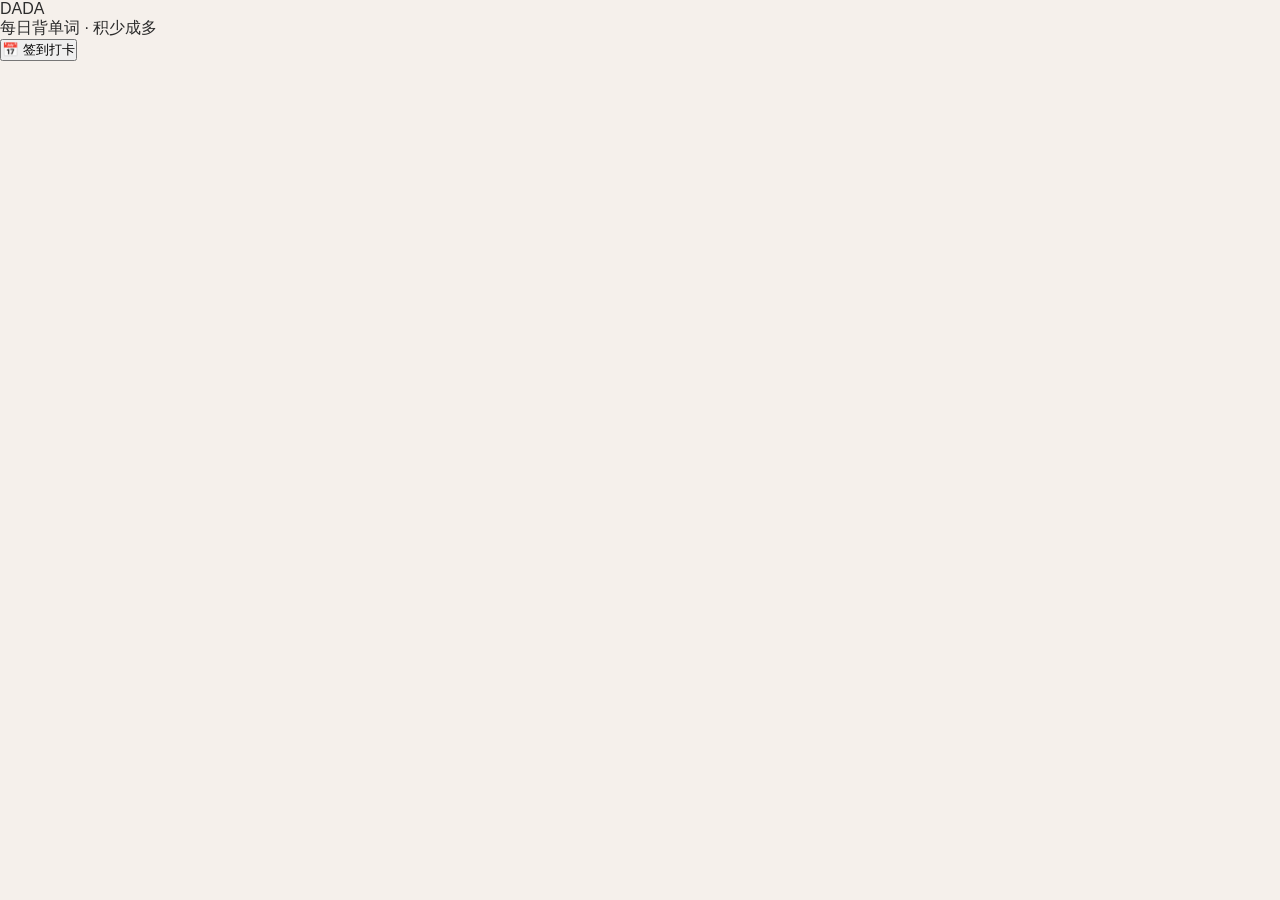
==== commit 447125a9: "Update index.html: splash page + simplified nav" ====
--- a/index.html
+++ b/index.html
@@ -1,316 +1,314 @@
-<!DOCTYPE html>
-<html lang="zh-CN">
-<head>
-<meta charset="UTF-8">
-<meta name="viewport" content="width=device-width, initial-scale=1.0">
-<title>DADA - 背单词</title>
-<meta name="theme-color" content="#e07b5a">
-<meta name="apple-mobile-web-app-capable" content="yes">
-<meta name="apple-mobile-web-app-title" content="DADA背单词">
-<link rel="stylesheet" href="style.css?v=12">
-<script src="dada-data.js?v=12" defer></script>
-<script src="dada-speech.js?v=12" defer></script>
-<script src="dada-study.js?v=12" defer></script>
-<script src="dada-auth.js?v=12" defer></script>
-<script src="dada-challenge.js?v=12" defer></script>
-<script src="dada-swipe.js?v=12" defer></script>
-<script src="dada-ui.js?v=12" defer></script>
-<script src="dada-init.js?v=12" defer></script>
-</head>
-<body>
-<div id="loadStatus" style="position:fixed;top:4px;right:8px;font-size:11px;color:#aaa;z-index:999;">loading...</div>
-
-<header>
-  <div class="logo">DADA</div>
-  <div class="header-right">
-    <button class="btn btn-s btn-sm" id="btnLogin">登录</button>
-    <span id="syncStatus" style="font-size:11px;color:var(--sub);"></span>
-    <span class="timer-badge" id="timerDisplay">⏱ 0:00</span>
-    <span class="streak-badge" id="streakDisplay">🔥 0天</span>
-  </div>
-  <nav>
-    <button class="active" data-page="study">学习</button>
-    <button data-page="quiz">测验</button>
-    <button data-page="challenge">挑战</button>
-    <button data-page="swipe">刷词</button>
-    <button data-page="review">复习<span id="reviewBadge" class="badge" style="display:none;margin-left:4px;"></span></button>
-    <button data-page="bank">词库</button>
-  </nav>
-</header>
-
-<main>
-  <!-- Study Page -->
-  <section class="page active" id="page-study">
-    <div class="rate-control">
-      <span>语速</span>
-      <input type="range" id="rateSlider" min="0.5" max="1.5" step="0.1" value="0.9">
-      <span id="rateLabel">0.9x</span>
-      <span style="margin-left:16px;">每日</span>
-      <select id="dailyLimitSelect" style="padding:4px 8px;border:2px solid #e8e3dd;border-radius:14px;font-size:13px;outline:none;background:var(--card);">
-        <option value="10">10词</option>
-        <option value="20" selected>20词</option>
-        <option value="30">30词</option>
-        <option value="50">50词</option>
-        <option value="100">100词</option>
-      </select>
-      <span style="margin-left:16px;">词书</span>
-      <select id="studyBookSelect" style="padding:4px 8px;border:2px solid #e8e3dd;border-radius:14px;font-size:13px;outline:none;background:var(--card);">
-        <option value="all">全部</option>
-        <option value="cet4">CET-4</option>
-        <option value="cet6">CET-6</option>
-        <option value="ky">考研</option>
-        <option value="ielts">雅思</option>
-        <option value="zsb">专升本</option>
-      </select>
-    </div>
-    <div class="card-wrap" id="cardWrap">
-      <div class="card-inner" id="cardInner">
-        <div class="card-face card-front">
-          <div class="card-status" id="cardStatus"></div>
-          <div class="card-word" id="cardEn">DADA</div>
-          <div class="card-phonetic" id="cardPhonetic"></div>
-          <button class="speak-btn" id="speakBtn" title="发音">🔊</button>
-          <div class="card-hint">点击翻转</div>
-        </div>
-        <div class="card-face card-back">
-          <div class="card-word" id="cardEnBack" style="font-size:20px;opacity:.8;"></div>
-          <div class="card-phonetic" id="cardPhoneticBack" style="font-style:italic;"></div>
-	          <div class="card-zh" id="cardZh">哒哒</div>
-          <button class="speak-btn" id="speakBtn2" title="发音">🔊</button>
-          <div class="card-hint">点击翻转</div>
-        </div>
-      </div>
-    </div>
-    <div class="progress" id="studyProgress"></div>
-    <div class="card-nav">
-      <button class="btn btn-s btn-sm" id="btnPrevWord">◀ 上一词</button>
-      <span style="font-size:12px;color:var(--sub);" id="cardNavInfo"></span>
-      <button class="btn btn-s btn-sm" id="btnNextWord">下一词 ▶</button>
-    </div>
-    <div class="stats">
-      <div class="stat">📚 未掌握 <b id="statUnmastered">0</b></div>
-      <div class="stat">🔄 学习中 <b id="statLearning">0</b></div>
-      <div class="stat">✅ 已掌握 <b id="statMastered">0</b></div>
-    </div>
-    <div style="text-align:center;margin-top:16px;display:flex;gap:10px;justify-content:center;">
-      <button class="btn btn-p" id="btnKnow">✅ 我认识</button>
-      <button class="btn btn-s" id="btnDunno">❌ 不认识</button>
-    </div>
-    <div class="checkin-area">
-      <div class="cal-nav">
-        <button class="btn btn-s btn-sm" id="calPrev">◀</button>
-        <span id="calMonthTitle" style="font-weight:600;min-width:110px;text-align:center;">2026年5月</span>
-        <button class="btn btn-s btn-sm" id="calNext">▶</button>
-        <span id="makeUpBadge" style="margin-left:8px;font-size:12px;color:var(--accent);">🎫 x0</span>
-      </div>
-      <div class="cal-grid" id="calGrid"></div>
-      <div style="text-align:center;margin-top:6px;">
-        <button class="btn btn-p btn-sm" id="btnCheckIn">📅 打卡</button>
-        <span id="checkInStatus" style="font-size:12px;color:var(--sub);margin-left:8px;"></span>
-      </div>
-    </div>
-    <div class="mydata-panel">
-      <div class="mydata-header" id="mydataToggle">📊 我的数据 ▾</div>
-      <div class="mydata-body" id="mydataBody">
-        <div class="mydata-row"><span>📅 累计学习</span> <b id="mdTotalDays">0</b> 天</div>
-        <div class="mydata-row"><span>⏱ 今日时长</span> <b id="mdTodayTime">0:00</b></div>
-        <div class="mydata-row"><span>🕐 累计时长</span> <b id="mdTotalTime">0:00</b></div>
-        <div class="mydata-row"><span>📖 累计单词</span> <b id="mdWordsStudied">0</b></div>
-      </div>
-    </div>
-  </section>
-
-  <!-- Quiz Page -->
-  <section class="page" id="page-quiz">
-    <div class="quiz-mode-bar">
-      <button class="active" data-mode="en2zh">英选中</button>
-      <button data-mode="zh2en">中选英</button>
-      <button data-mode="spell">拼写模式</button>
-    </div>
-    <div class="quiz-card">
-      <div class="quiz-word" id="quizWord">word</div>
-      <button class="speak-inline" id="quizSpeakBtn" title="发音" onclick="if(quizWord) try{speak(quizWord.en)}catch(e){}">🔊</button>
-      <div class="quiz-opts" id="quizOpts"></div>
-      <div id="quizSpellArea" style="display:none;">
-        <button class="btn-listen" id="btnListenAgain">🔊 再听一次</button><br>
-        <input type="text" class="spelling-input" id="spellingInput" placeholder="输入英文拼写" autocomplete="off" autocapitalize="off" spellcheck="false"><br>
-        <button class="btn btn-p" id="btnSpellCheck">确认</button>
-      </div>
-      <div class="quiz-result" id="quizResult"></div>
-    </div>
-    <div class="stats" style="margin-top:16px;">
-      <div class="stat">✅ 正确 <b id="quizCorrect">0</b></div>
-      <div class="stat">❌ 错误 <b id="quizWrong">0</b></div>
-      <div class="stat">📊 正确率 <b id="quizRate">-</b></div>
-    </div>
-    <div style="text-align:center;margin-top:12px;">
-      <button class="btn btn-p" id="btnNextQuiz">下一题</button>
-    </div>
-  </section>
-
-  <!-- Review Page -->
-  <section class="page" id="page-review">
-    <div style="margin-bottom:12px;">
-      <button class="btn btn-p" id="btnReviewAll" style="margin-right:8px;">开始复习全部到期</button>
-      <span style="font-size:13px;color:var(--sub);" id="reviewSummary"></span>
-    </div>
-    <div id="reviewList"></div>
-  </section>
-
-  <!-- Word Bank Page -->
-  <section class="page" id="page-bank">
-    <div class="add-form">
-      <input type="text" id="addEn" placeholder="英文单词">
-      <input type="text" id="addZh" placeholder="中文释义">
-      <input type="text" id="addPhonetic" placeholder="音标(可选)">
-      <button class="btn btn-p" id="btnAdd">添加</button>
-    </div>
-    <div class="toolbar">
-      <input type="text" id="searchInput" placeholder="搜索单词...">
-      <button class="btn btn-s" id="btnImport">📥 导入CSV</button>
-      <button class="btn btn-s" id="btnPreset">📦 预设词库</button>
-    </div>
-    <div id="bookCards"></div>
-    <div id="bookDetailBar" style="display:none;">
-      <button class="btn btn-s btn-sm" id="btnBackToBooks">← 返回词库</button>
-      <span id="bookDetailTitle" style="font-weight:600;margin:0 12px;font-size:15px;"></span>
-      <span style="font-size:12px;color:var(--sub);line-height:28px;margin-right:4px;">分类:</span>
-      <button class="btn btn-s btn-sm subcat-btn active" data-subcat="all">全部</button>
-      <button class="btn btn-s btn-sm subcat-btn" data-subcat="high">高频词</button>
-      <button class="btn btn-s btn-sm subcat-btn" data-subcat="exam">真题词</button>
-    </div>
-    <div class="filter-bar">
-      <span style="font-size:12px;color:var(--sub);line-height:28px;margin-right:4px;">状态:</span>
-      <button class="btn btn-s btn-sm filter-btn active" data-filter="all">全部</button>
-      <button class="btn btn-s btn-sm filter-btn" data-filter="unmastered">未掌握</button>
-      <button class="btn btn-s btn-sm filter-btn" data-filter="learning">学习中</button>
-      <button class="btn btn-s btn-sm filter-btn" data-filter="mastered">已掌握</button>
-      <button class="btn btn-s btn-sm filter-btn" data-filter="mistake">错题本</button>
-    </div>
-    <table class="word-table">
-      <thead><tr><th>单词</th><th>释义</th><th>词库</th><th>状态</th><th>操作</th></tr></thead>
-      <tbody id="wordTableBody"></tbody>
-    </table>
-    <div style="text-align:center;margin-top:8px;color:var(--sub);font-size:13px;" id="wordCount"></div>
-
-    <div class="backup-section">
-      <span>💾 数据备份</span>
-      <button class="btn btn-s btn-sm" id="btnExport">📤 导出JSON</button>
-      <button class="btn btn-s btn-sm" id="btnImportFile">📥 导入JSON</button>
-      <input type="file" id="importFileInput" accept=".json" style="display:none;">
-      <button class="btn btn-s btn-sm" id="btnImportCSVFile">📥 导入CSV文件</button>
-      <input type="file" id="importCSVFileInput" accept=".csv,.txt" style="display:none;">
-    </div>
-  </section>
-
-  <!-- Challenge Page -->
-  <section class="page" id="page-challenge">
-    <div style="display:flex;justify-content:space-between;align-items:center;margin-bottom:12px;flex-wrap:wrap;gap:8px;">
-      <span id="challengeHearts" style="font-size:24px;">❤️❤️❤️</span>
-      <span style="font-size:13px;color:var(--sub);">🏆 连胜 <b id="challengeStreakBadge">0</b> 天</span>
-    </div>
-    <div style="background:#e8e3dd;border-radius:8px;height:8px;margin-bottom:16px;">
-      <div id="challengeBar" style="background:var(--accent);height:100%;border-radius:8px;width:0;transition:width .3s;"></div>
-    </div>
-    <div style="text-align:center;color:var(--sub);font-size:13px;margin-bottom:8px;" id="challengeCount">0/20</div>
-    <div class="quiz-card" id="challengeCard">
-      <div class="quiz-word" id="challengeWord"></div>
-      <button class="speak-inline" id="challengeSpeakBtn" title="发音" onclick="speakChallengeWord()">🔊</button>
-      <div class="quiz-opts" id="challengeOpts"></div>
-    </div>
-    <div id="challengeResult"></div>
-    <div style="text-align:center;margin-top:16px;">
-      <button class="btn btn-p" id="btnRestartChallenge" style="display:none;" onclick="restartChallenge()">🔄 再来一次</button>
-      <button class="btn btn-s" id="btnChallengeDone" style="display:none;" onclick="switchPage('study')">返回学习</button>
-    </div>
-  </section>
-
-  <!-- Swipe Page -->
-  <section class="page" id="page-swipe">
-    <div class="swipe-stats">
-      <span>📖 已刷 <b id="swipeTotal">0</b></span>
-      <span style="color:var(--accent2);">✅ <b id="swipeKnownCount">0</b></span>
-      <span style="color:#d44;">❌ <b id="swipeUnknownCount">0</b></span>
-    </div>
-    <div class="swipe-container">
-      <div class="swipe-card" id="swipeCard">
-        <span class="swipe-category" id="swipeCategory" style="display:none;"></span>
-        <button class="speak-inline swipe-speak" id="swipeSpeakBtn" title="发音" onclick="var id=swipeQueue[swipeIdx];if(id&&words[id])try{speak(words[id].en)}catch(e){}">🔊</button>
-        <div class="swipe-word" id="swipeWord"></div>
-        <div class="swipe-phonetic" id="swipePhonetic"></div>
-      </div>
-    </div>
-    <div class="swipe-hints">
-	      <button class="btn btn-s" onclick="doSwipe('left')" style="padding:10px 24px;">← 不认识</button>
-	      <button class="btn btn-p" onclick="doSwipe('right')" style="padding:10px 24px;">认识 →</button>
-	    </div>
-    <div id="swipeDone" style="text-align:center;padding:32px;"></div>
-    <div style="text-align:center;margin-top:8px;">
-      <button class="btn btn-p" id="btnSwipeRestart" style="display:none;" onclick="restartSwipe()">🔄 再来一轮</button>
-    </div>
-  </section>
-</main>
-
-<!-- Import CSV Modal -->
-<div class="modal" id="importModal" style="display:none;">
-  <div class="modal-box">
-    <h3>导入CSV词库</h3>
-    <p style="font-size:13px;color:var(--sub);margin-bottom:8px;">每行格式：<code>英文,中文释义,音标</code>（音标可选）</p>
-    <textarea id="importText" placeholder="abandon,放弃,/əˈbændən/&#10;book,书,/bʊk/&#10;cat,猫&#10;&#10;支持逗号、中文逗号、Tab分隔"></textarea>
-    <div class="modal-actions">
-      <button class="btn btn-s" id="btnImportCancel">取消</button>
-      <button class="btn btn-p" id="btnImportConfirm">导入</button>
-    </div>
-  </div>
-</div>
-
-<!-- Preset Modal -->
-<div class="modal" id="presetModal" style="display:none;">
-  <div class="modal-box">
-    <h3>📦 加载预设词库</h3>
-    <p style="font-size:13px;color:var(--sub);margin-bottom:12px;">选择一个词库加载（重复单词将被跳过）</p>
-    <div style="display:grid;gap:8px;">
-      <button class="btn btn-s preset-btn" data-preset="cet4">📗 CET-4 四级核心词汇（50词，含音标）</button>
-      <button class="btn btn-s preset-btn" data-preset="cet6">📘 CET-6 六级核心词汇（30词，含音标）</button>
-      <button class="btn btn-s preset-btn" data-preset="ielts">📙 雅思核心词汇（30词，含音标）</button>
-      <button class="btn btn-s preset-btn" data-preset="ky">📕 考研核心词汇（30词，含音标）</button>
-      <button class="btn btn-s preset-btn" data-preset="zsb">📓 专升本核心词汇（30词，含音标）</button>
-    </div>
-    <div class="modal-actions" style="margin-top:14px;">
-      <button class="btn btn-s" id="btnPresetCancel">取消</button>
-    </div>
-  </div>
-</div>
-
-<!-- Confirm Modal -->
-<div class="modal" id="confirmModal" style="display:none;">
-  <div class="modal-box">
-    <h3 id="confirmTitle">确认</h3>
-    <p id="confirmMsg" style="font-size:14px;color:var(--sub);margin-bottom:16px;"></p>
-    <div class="modal-actions">
-      <button class="btn btn-s" id="btnConfirmCancel">取消</button>
-      <button class="btn btn-danger" id="btnConfirmOk">确认</button>
-    </div>
-  </div>
-</div>
-
-<div class="toast" id="toast"></div>
-
-<!-- Auth Modal -->
-<div class="modal" id="authModal" style="display:none;">
-  <div class="modal-box">
-    <h3 id="authTitle">登录</h3>
-    <input type="hidden" id="authMode" value="login">
-    <p id="authError" style="color:#d44;font-size:13px;margin-bottom:8px;"></p>
-    <input type="text" id="authUsername" placeholder="用户名" style="width:100%;padding:10px 14px;border:2px solid #e8e3dd;border-radius:10px;font-size:14px;margin-bottom:8px;outline:none;">
-    <input type="password" id="authPassword" placeholder="密码" style="width:100%;padding:10px 14px;border:2px solid #e8e3dd;border-radius:10px;font-size:14px;margin-bottom:12px;outline:none;">
-    <div class="modal-actions">
-      <button class="btn btn-s" id="btnAuthCancel">取消</button>
-      <button class="btn btn-p" id="btnAuthSubmit">登录</button>
-    </div>
-    <p style="text-align:center;margin-top:12px;font-size:12px;color:var(--sub);cursor:pointer;" id="authModeLink">没有账号？去注册</p>
-  </div>
-</div>
-
-</body>
-</html>
+<!DOCTYPE html>
+<html lang="zh-CN">
+<head>
+<meta charset="UTF-8">
+<meta name="viewport" content="width=device-width, initial-scale=1.0">
+<title>DADA - 背单词</title>
+<meta name="theme-color" content="#e07b5a">
+<meta name="apple-mobile-web-app-capable" content="yes">
+<meta name="apple-mobile-web-app-title" content="DADA背单词">
+<link rel="stylesheet" href="style.css?v=13">
+<script src="dada-data.js?v=13" defer></script>
+<script src="dada-speech.js?v=13" defer></script>
+<script src="dada-study.js?v=13" defer></script>
+<script src="dada-auth.js?v=13" defer></script>
+<script src="dada-challenge.js?v=13" defer></script>
+<script src="dada-swipe.js?v=13" defer></script>
+<script src="dada-ui.js?v=13" defer></script>
+<script src="dada-init.js?v=13" defer></script>
+</head>
+<body>
+
+<!-- Splash Screen -->
+<div id="splash">
+  <div class="splash-bg" id="splashBg"></div>
+  <div class="splash-overlay"></div>
+  <div class="splash-content">
+    <div class="splash-logo">DADA</div>
+    <div class="splash-sub">每日背单词 · 积少成多</div>
+    <div class="splash-info" id="splashInfo"></div>
+    <button class="splash-btn" id="splashBtn">📅 签到打卡</button>
+    <button class="splash-btn splash-go" id="splashGo" style="display:none;">开始学习 →</button>
+    <div class="splash-hint" id="splashHint"></div>
+  </div>
+</div>
+
+<!-- App Main -->
+<div id="appMain" style="display:none;">
+<header>
+  <div class="logo">DADA</div>
+  <div class="header-right">
+    <button class="btn btn-s btn-sm" id="btnLogin">登录</button>
+    <span id="syncStatus" style="font-size:11px;color:var(--sub);"></span>
+    <span class="timer-badge" id="timerDisplay">⏱ 0:00</span>
+    <span class="streak-badge" id="streakDisplay">🔥 0天</span>
+  </div>
+  <nav>
+    <button class="active" data-page="study">学习</button>
+    <button data-page="swipe">刷词</button>
+    <button data-page="challenge">挑战</button>
+    <button data-page="bank">词库</button>
+  </nav>
+</header>
+
+<main>
+  <!-- Study Page -->
+  <section class="page active" id="page-study">
+    <div class="settings-bar" id="settingsBar" style="display:none;">
+      <div class="settings-row">
+        <span>语速</span>
+        <input type="range" id="rateSlider" min="0.5" max="1.5" step="0.1" value="0.9">
+        <span id="rateLabel">0.9x</span>
+      </div>
+      <div class="settings-row">
+        <span>每日</span>
+        <select id="dailyLimitSelect">
+          <option value="10">10词</option>
+          <option value="20" selected>20词</option>
+          <option value="30">30词</option>
+          <option value="50">50词</option>
+          <option value="100">100词</option>
+        </select>
+        <span>词书</span>
+        <select id="studyBookSelect">
+          <option value="all">全部</option>
+          <option value="cet4">CET-4</option>
+          <option value="cet6">CET-6</option>
+          <option value="ky">考研</option>
+          <option value="ielts">雅思</option>
+          <option value="zsb">专升本</option>
+        </select>
+      </div>
+    </div>
+    <div style="text-align:right;margin-bottom:4px;">
+      <button class="btn btn-s btn-sm" id="btnSettings">⚙</button>
+    </div>
+    <div class="card-wrap" id="cardWrap">
+      <div class="card-inner" id="cardInner">
+        <div class="card-face card-front">
+          <div class="card-status" id="cardStatus"></div>
+          <div class="card-word" id="cardEn">DADA</div>
+          <div class="card-phonetic" id="cardPhonetic"></div>
+          <button class="speak-btn" id="speakBtn" title="发音">🔊</button>
+          <div class="card-hint">点击翻转</div>
+        </div>
+        <div class="card-face card-back">
+          <div class="card-word" id="cardEnBack" style="font-size:20px;opacity:.8;"></div>
+          <div class="card-phonetic" id="cardPhoneticBack" style="font-style:italic;"></div>
+          <div class="card-zh" id="cardZh">哒哒</div>
+          <button class="speak-btn" id="speakBtn2" title="发音">🔊</button>
+          <div class="card-hint">点击翻转</div>
+        </div>
+      </div>
+    </div>
+    <div class="progress" id="studyProgress"></div>
+    <div class="card-nav">
+      <button class="btn btn-s btn-sm" id="btnPrevWord">◀ 上一词</button>
+      <span style="font-size:12px;color:var(--sub);" id="cardNavInfo"></span>
+      <button class="btn btn-s btn-sm" id="btnNextWord">下一词 ▶</button>
+    </div>
+    <div class="stats">
+      <div class="stat">📚 未掌握 <b id="statUnmastered">0</b></div>
+      <div class="stat">🔄 学习中 <b id="statLearning">0</b></div>
+      <div class="stat">✅ 已掌握 <b id="statMastered">0</b></div>
+    </div>
+    <div style="text-align:center;margin-top:16px;display:flex;gap:10px;justify-content:center;">
+      <button class="btn btn-p" id="btnKnow">✅ 我认识</button>
+      <button class="btn btn-s" id="btnDunno">❌ 不认识</button>
+    </div>
+
+    <!-- Calendar (collapsed by default) -->
+    <div class="checkin-area">
+      <div class="cal-summary" id="calSummary">
+        <span id="calSummaryText" style="font-size:13px;color:var(--sub);cursor:pointer;"></span>
+      </div>
+      <div class="cal-expand" id="calExpand" style="display:none;">
+        <div class="cal-nav">
+          <button class="btn btn-s btn-sm" id="calPrev">◀</button>
+          <span id="calMonthTitle" style="font-weight:600;min-width:110px;text-align:center;"></span>
+          <button class="btn btn-s btn-sm" id="calNext">▶</button>
+          <span id="makeUpBadge" style="margin-left:8px;font-size:12px;color:var(--accent);">🎫 x0</span>
+        </div>
+        <div class="cal-grid" id="calGrid"></div>
+        <div style="text-align:center;margin-top:6px;">
+          <button class="btn btn-p btn-sm" id="btnCheckIn">📅 打卡</button>
+          <span id="checkInStatus" style="font-size:12px;color:var(--sub);margin-left:8px;"></span>
+        </div>
+      </div>
+    </div>
+
+    <div class="mydata-panel">
+      <div class="mydata-header" id="mydataToggle">📊 我的数据 ▾</div>
+      <div class="mydata-body" id="mydataBody">
+        <div class="mydata-row"><span>📅 累计学习</span> <b id="mdTotalDays">0</b> 天</div>
+        <div class="mydata-row"><span>⏱ 今日时长</span> <b id="mdTodayTime">0:00</b></div>
+        <div class="mydata-row"><span>🕐 累计时长</span> <b id="mdTotalTime">0:00</b></div>
+        <div class="mydata-row"><span>📖 累计单词</span> <b id="mdWordsStudied">0</b></div>
+      </div>
+    </div>
+  </section>
+
+  <!-- Quiz Page (hidden from nav, used internally) -->
+  <section class="page" id="page-quiz" style="display:none;"></section>
+
+  <!-- Review Page (hidden from nav) -->
+  <section class="page" id="page-review" style="display:none;"></section>
+
+  <!-- Word Bank Page -->
+  <section class="page" id="page-bank">
+    <div class="add-form">
+      <input type="text" id="addEn" placeholder="英文单词">
+      <input type="text" id="addZh" placeholder="中文释义">
+      <input type="text" id="addPhonetic" placeholder="音标(可选)">
+      <button class="btn btn-p" id="btnAdd">添加</button>
+    </div>
+    <div class="toolbar">
+      <input type="text" id="searchInput" placeholder="搜索单词...">
+      <button class="btn btn-s" id="btnImport">📥 导入CSV</button>
+      <button class="btn btn-s" id="btnPreset">📦 预设词库</button>
+    </div>
+    <div id="bookCards"></div>
+    <div id="bookDetailBar" style="display:none;">
+      <button class="btn btn-s btn-sm" id="btnBackToBooks">← 返回词库</button>
+      <span id="bookDetailTitle" style="font-weight:600;margin:0 12px;font-size:15px;"></span>
+      <span style="font-size:12px;color:var(--sub);line-height:28px;margin-right:4px;">分类:</span>
+      <button class="btn btn-s btn-sm subcat-btn active" data-subcat="all">全部</button>
+      <button class="btn btn-s btn-sm subcat-btn" data-subcat="high">高频词</button>
+      <button class="btn btn-s btn-sm subcat-btn" data-subcat="exam">真题词</button>
+    </div>
+    <div class="filter-bar">
+      <span style="font-size:12px;color:var(--sub);line-height:28px;margin-right:4px;">状态:</span>
+      <button class="btn btn-s btn-sm filter-btn active" data-filter="all">全部</button>
+      <button class="btn btn-s btn-sm filter-btn" data-filter="unmastered">未掌握</button>
+      <button class="btn btn-s btn-sm filter-btn" data-filter="learning">学习中</button>
+      <button class="btn btn-s btn-sm filter-btn" data-filter="mastered">已掌握</button>
+      <button class="btn btn-s btn-sm filter-btn" data-filter="mistake">错题本</button>
+    </div>
+    <table class="word-table">
+      <thead><tr><th>单词</th><th>释义</th><th>词库</th><th>状态</th><th>操作</th></tr></thead>
+      <tbody id="wordTableBody"></tbody>
+    </table>
+    <div style="text-align:center;margin-top:8px;color:var(--sub);font-size:13px;" id="wordCount"></div>
+
+    <div class="backup-section">
+      <div class="backup-header" id="backupToggle" style="cursor:pointer;font-size:13px;color:var(--sub);padding:8px 0;">💾 数据备份 ▸</div>
+      <div class="backup-body" id="backupBody" style="display:none;display:flex;gap:8px;flex-wrap:wrap;align-items:center;">
+        <button class="btn btn-s btn-sm" id="btnExport">📤 导出JSON</button>
+        <button class="btn btn-s btn-sm" id="btnImportFile">📥 导入JSON</button>
+        <input type="file" id="importFileInput" accept=".json" style="display:none;">
+        <button class="btn btn-s btn-sm" id="btnImportCSVFile">📥 导入CSV文件</button>
+        <input type="file" id="importCSVFileInput" accept=".csv,.txt" style="display:none;">
+      </div>
+    </div>
+  </section>
+
+  <!-- Challenge Page -->
+  <section class="page" id="page-challenge">
+    <div style="display:flex;justify-content:space-between;align-items:center;margin-bottom:12px;flex-wrap:wrap;gap:8px;">
+      <span id="challengeHearts" style="font-size:24px;">❤️❤️❤️</span>
+      <span style="font-size:13px;color:var(--sub);">🏆 连胜 <b id="challengeStreakBadge">0</b> 天</span>
+    </div>
+    <div style="background:#e8e3dd;border-radius:8px;height:8px;margin-bottom:16px;">
+      <div id="challengeBar" style="background:var(--accent);height:100%;border-radius:8px;width:0;transition:width .3s;"></div>
+    </div>
+    <div style="text-align:center;color:var(--sub);font-size:13px;margin-bottom:8px;" id="challengeCount">0/20</div>
+    <div class="quiz-card" id="challengeCard">
+      <div class="quiz-word" id="challengeWord"></div>
+      <button class="speak-inline" id="challengeSpeakBtn" title="发音" onclick="speakChallengeWord()">🔊</button>
+      <div class="quiz-opts" id="challengeOpts"></div>
+    </div>
+    <div id="challengeResult"></div>
+    <div style="text-align:center;margin-top:16px;">
+      <button class="btn btn-p" id="btnRestartChallenge" style="display:none;" onclick="restartChallenge()">🔄 再来一次</button>
+      <button class="btn btn-s" id="btnChallengeDone" style="display:none;" onclick="switchPage('study')">返回学习</button>
+    </div>
+  </section>
+
+  <!-- Swipe Page -->
+  <section class="page" id="page-swipe">
+    <div class="swipe-stats">
+      <span>📖 已刷 <b id="swipeTotal">0</b></span>
+      <span style="color:var(--accent2);">✅ <b id="swipeKnownCount">0</b></span>
+      <span style="color:#d44;">❌ <b id="swipeUnknownCount">0</b></span>
+    </div>
+    <div class="swipe-container">
+      <div class="swipe-card" id="swipeCard">
+        <span class="swipe-category" id="swipeCategory" style="display:none;"></span>
+        <button class="speak-inline swipe-speak" id="swipeSpeakBtn" title="发音" onclick="var id=swipeQueue[swipeIdx];if(id&&words[id])try{speak(words[id].en)}catch(e){}">🔊</button>
+        <div class="swipe-word" id="swipeWord"></div>
+        <div class="swipe-phonetic" id="swipePhonetic"></div>
+      </div>
+    </div>
+    <div class="swipe-hints">
+      <button class="btn btn-s" onclick="doSwipe('left')" style="padding:10px 24px;">← 不认识</button>
+      <button class="btn btn-p" onclick="doSwipe('right')" style="padding:10px 24px;">认识 →</button>
+    </div>
+    <div id="swipeDone" style="text-align:center;padding:32px;"></div>
+    <div style="text-align:center;margin-top:8px;">
+      <button class="btn btn-p" id="btnSwipeRestart" style="display:none;" onclick="restartSwipe()">🔄 再来一轮</button>
+    </div>
+  </section>
+</main>
+</div>
+
+<!-- Modals (unchanged) -->
+<div class="modal" id="importModal" style="display:none;">
+  <div class="modal-box">
+    <h3>导入CSV词库</h3>
+    <p style="font-size:13px;color:var(--sub);margin-bottom:8px;">每行格式：<code>英文,中文释义,音标</code>（音标可选）</p>
+    <textarea id="importText" placeholder="abandon,放弃,/əˈbændən/&#10;book,书,/bʊk/&#10;cat,猫&#10;&#10;支持逗号、中文逗号、Tab分隔"></textarea>
+    <div class="modal-actions">
+      <button class="btn btn-s" id="btnImportCancel">取消</button>
+      <button class="btn btn-p" id="btnImportConfirm">导入</button>
+    </div>
+  </div>
+</div>
+
+<div class="modal" id="presetModal" style="display:none;">
+  <div class="modal-box">
+    <h3>📦 加载预设词库</h3>
+    <p style="font-size:13px;color:var(--sub);margin-bottom:12px;">选择一个词库加载（重复单词将被跳过）</p>
+    <div style="display:grid;gap:8px;">
+      <button class="btn btn-s preset-btn" data-preset="cet4">📗 CET-4 四级核心词汇（50词，含音标）</button>
+      <button class="btn btn-s preset-btn" data-preset="cet6">📘 CET-6 六级核心词汇（30词，含音标）</button>
+      <button class="btn btn-s preset-btn" data-preset="ielts">📙 雅思核心词汇（30词，含音标）</button>
+      <button class="btn btn-s preset-btn" data-preset="ky">📕 考研核心词汇（30词，含音标）</button>
+      <button class="btn btn-s preset-btn" data-preset="zsb">📓 专升本核心词汇（30词，含音标）</button>
+    </div>
+    <div class="modal-actions" style="margin-top:14px;">
+      <button class="btn btn-s" id="btnPresetCancel">取消</button>
+    </div>
+  </div>
+</div>
+
+<div class="modal" id="confirmModal" style="display:none;">
+  <div class="modal-box">
+    <h3 id="confirmTitle">确认</h3>
+    <p id="confirmMsg" style="font-size:14px;color:var(--sub);margin-bottom:16px;"></p>
+    <div class="modal-actions">
+      <button class="btn btn-s" id="btnConfirmCancel">取消</button>
+      <button class="btn btn-danger" id="btnConfirmOk">确认</button>
+    </div>
+  </div>
+</div>
+
+<div class="toast" id="toast"></div>
+
+<!-- Auth Modal -->
+<div class="modal" id="authModal" style="display:none;">
+  <div class="modal-box">
+    <h3 id="authTitle">登录</h3>
+    <input type="hidden" id="authMode" value="login">
+    <p id="authError" style="color:#d44;font-size:13px;margin-bottom:8px;"></p>
+    <input type="text" id="authUsername" placeholder="用户名" style="width:100%;padding:10px 14px;border:2px solid #e8e3dd;border-radius:10px;font-size:14px;margin-bottom:8px;outline:none;">
+    <input type="password" id="authPassword" placeholder="密码" style="width:100%;padding:10px 14px;border:2px solid #e8e3dd;border-radius:10px;font-size:14px;margin-bottom:12px;outline:none;">
+    <div class="modal-actions">
+      <button class="btn btn-s" id="btnAuthCancel">取消</button>
+      <button class="btn btn-p" id="btnAuthSubmit">登录</button>
+    </div>
+    <p style="text-align:center;margin-top:12px;font-size:12px;color:var(--sub);cursor:pointer;" id="authModeLink">没有账号？去注册</p>
+  </div>
+</div>
+
+</body>
+</html>
--- a/style.css
+++ b/style.css
@@ -108,8 +108,17 @@
 .book-card .bc-subs { font-size:11px; color:var(--sub); margin-top:2px; }
 #bookDetailBar { display:flex; align-items:center; flex-wrap:wrap; gap:6px; margin-bottom:12px; padding:8px 0; }
 .card-nav { display:flex; justify-content:space-between; align-items:center; margin-top:8px; gap:8px; }
-.checkin-area { text-align:center; margin-top:12px; display:flex; align-items:center; justify-content:center; gap:8px; }
+.checkin-area { text-align:center; margin-top:12px; }
 .checkin-area span { font-size:12px; color:var(--sub); }
+.cal-nav { display:flex; align-items:center; justify-content:center; gap:6px; margin-bottom:8px; }
+.cal-grid { display:grid; grid-template-columns:repeat(7,1fr); gap:2px; max-width:280px; margin:0 auto; font-size:12px; }
+.cal-dow { padding:4px 0; color:var(--sub); font-weight:600; text-align:center; }
+.cal-cell { padding:6px 0; text-align:center; border-radius:6px; cursor:default; transition:.15s; }
+.cal-empty { }
+.cal-done { background:var(--accent2); color:#fff; font-weight:600; }
+.cal-missed { color:var(--sub); cursor:pointer; }
+.cal-missed:hover { background:#f0e8e0; }
+.cal-today { box-shadow:inset 0 0 0 2px var(--accent); font-weight:700; }
 .mydata-panel { margin-top:14px; background:var(--card); border-radius:var(--radius); padding:0; box-shadow:var(--shadow); overflow:hidden; }
 .mydata-header { padding:10px 16px; font-size:14px; font-weight:600; color:var(--accent); cursor:pointer; user-select:none; display:flex; justify-content:space-between; }
 .mydata-body { padding:0 16px 12px; }
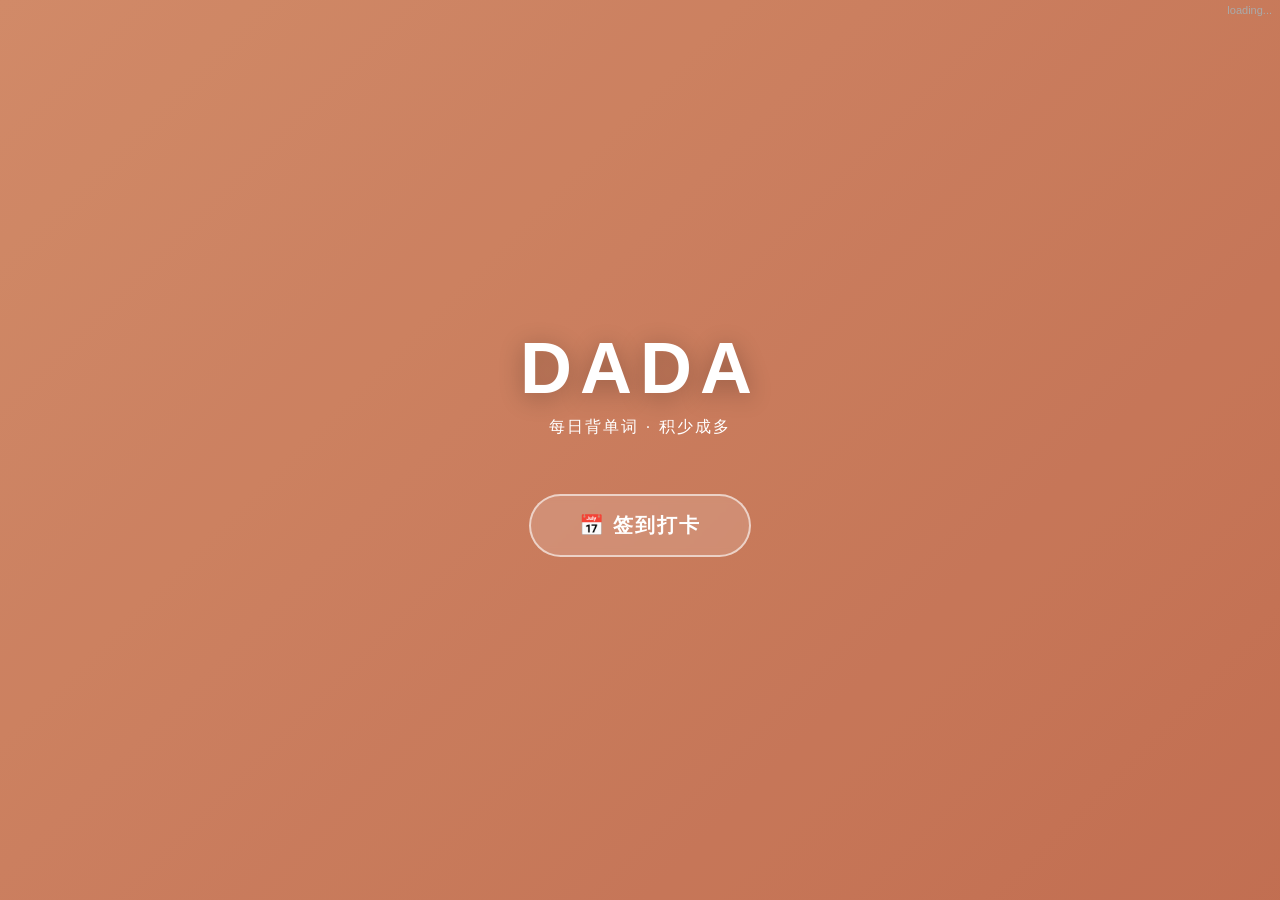
==== commit 089d81ff: "Fix index.html" ====
--- a/index.html
+++ b/index.html
@@ -18,6 +18,7 @@
 <script src="dada-init.js?v=13" defer></script>
 </head>
 <body>
+<div id="loadStatus" style="position:fixed;top:4px;right:8px;font-size:11px;color:#aaa;z-index:9999;">loading...</div>
 
 <!-- Splash Screen -->
 <div id="splash">
@@ -192,7 +193,7 @@
 
     <div class="backup-section">
       <div class="backup-header" id="backupToggle" style="cursor:pointer;font-size:13px;color:var(--sub);padding:8px 0;">💾 数据备份 ▸</div>
-      <div class="backup-body" id="backupBody" style="display:none;display:flex;gap:8px;flex-wrap:wrap;align-items:center;">
+      <div class="backup-body" id="backupBody" style="display:none;gap:8px;flex-wrap:wrap;align-items:center;">
         <button class="btn btn-s btn-sm" id="btnExport">📤 导出JSON</button>
         <button class="btn btn-s btn-sm" id="btnImportFile">📥 导入JSON</button>
         <input type="file" id="importFileInput" accept=".json" style="display:none;">
--- a/style.css
+++ b/style.css
@@ -1,158 +1,204 @@
-:root {
-  --bg: #f5f0eb; --card: #fff; --text: #2c2c2c; --sub: #888;
-  --accent: #e07b5a; --accent2: #5a9e6f; --warn: #e0a85a;
-  --shadow: 0 2px 12px rgba(0,0,0,.08);
-  --radius: 14px;
-}
-* { margin:0; padding:0; box-sizing:border-box; }
-body { font-family: -apple-system, "Segoe UI", "PingFang SC", sans-serif; background:var(--bg); color:var(--text); min-height:100vh; }
-header { background:var(--card); padding:10px 20px; display:flex; align-items:center; justify-content:space-between; box-shadow:var(--shadow); position:sticky; top:0; z-index:10; flex-wrap:wrap; gap:8px; }
-.logo { font-size:24px; font-weight:900; letter-spacing:2px; color:var(--accent); }
-.header-right { display:flex; align-items:center; gap:12px; }
-.streak-badge { background:var(--warn); color:#fff; padding:4px 12px; border-radius:14px; font-size:13px; font-weight:600; white-space:nowrap; }
-.timer-badge { font-size:13px; color:var(--sub); white-space:nowrap; }
-nav { display:flex; gap:6px; }
-nav button { padding:7px 14px; border:none; border-radius:20px; background:transparent; cursor:pointer; font-size:13px; color:var(--sub); transition:.2s; }
-nav button.active { background:var(--accent); color:#fff; font-weight:600; }
-nav button:hover:not(.active) { background:#e8e3dd; }
-main { max-width:700px; margin:0 auto; padding:20px 16px 80px; }
-.page { display:none; }
-.page.active { display:block; }
-.card-wrap { perspective:800px; width:100%; max-width:420px; height:280px; margin:20px auto; cursor:pointer; }
-.card-inner { position:relative; width:100%; height:100%; transition:transform .5s cubic-bezier(.4,0,.2,1); transform-style:preserve-3d; }
-.card-inner.flipped { transform:rotateY(180deg); }
-.card-face { position:absolute; inset:0; border-radius:var(--radius); backface-visibility:hidden; display:flex; flex-direction:column; align-items:center; justify-content:center; box-shadow:var(--shadow); padding:24px; }
-.card-front { background:var(--card); z-index:2; }
-.card-back { background:var(--accent); color:#fff; transform:rotateY(180deg); }
-.card-word { font-size:36px; font-weight:700; letter-spacing:1px; }
-.card-phonetic { font-size:16px; color:var(--accent); margin-top:4px; font-style:italic; }
-.card-back .card-phonetic { color:rgba(255,255,255,.8); }
-.card-zh { font-size:28px; font-weight:600; }
-.card-hint { font-size:12px; color:var(--sub); position:absolute; bottom:16px; }
-.card-back .card-hint { color:rgba(255,255,255,.6); }
-.card-status { font-size:12px; color:var(--sub); position:absolute; top:16px; left:16px; }
-.speak-btn { width:44px; height:44px; border-radius:50%; border:none; background:var(--bg); cursor:pointer; font-size:20px; position:absolute; top:16px; right:16px; transition:.2s; display:flex; align-items:center; justify-content:center; }
-.speak-btn:hover { background:#e0d8cf; transform:scale(1.1); }
-.speak-inline { width:32px; height:32px; border-radius:50%; border:none; background:var(--bg); cursor:pointer; font-size:16px; vertical-align:middle; transition:.2s; padding:0; line-height:32px; text-align:center; flex-shrink:0; }
-.speak-inline:hover { background:#e0d8cf; transform:scale(1.1); }
-.card-back .speak-btn { background:rgba(255,255,255,.2); color:#fff; }
-.card-back .speak-btn:hover { background:rgba(255,255,255,.35); }
-.rate-control { display:flex; align-items:center; gap:8px; justify-content:center; margin:8px 0; font-size:13px; color:var(--sub); }
-.rate-control input[type=range] { width:100px; accent-color:var(--accent); }
-.progress { text-align:center; margin-top:8px; font-size:14px; font-weight:600; color:var(--accent); }
-.stats { display:flex; gap:10px; justify-content:center; margin:12px 0; flex-wrap:wrap; }
-.stat { background:var(--card); padding:8px 16px; border-radius:20px; font-size:13px; box-shadow:var(--shadow); }
-.stat b { color:var(--accent); }
-.review-section { margin-top:24px; }
-.review-section h3 { font-size:16px; margin-bottom:10px; display:flex; align-items:center; gap:8px; }
-.badge { background:var(--warn); color:#fff; font-size:12px; padding:2px 10px; border-radius:12px; font-weight:600; }
-.review-item { background:var(--card); padding:12px 16px; border-radius:10px; margin-bottom:6px; display:flex; justify-content:space-between; align-items:center; box-shadow:0 1px 3px rgba(0,0,0,.04); font-size:14px; }
-.review-item .ri-w { font-weight:600; }
-.review-item .ri-d { color:var(--sub); font-size:12px; }
-.quiz-mode-bar { display:flex; gap:6px; justify-content:center; margin-bottom:20px; }
-.quiz-mode-bar button { padding:6px 14px; border:2px solid #e8e3dd; border-radius:20px; background:var(--card); cursor:pointer; font-size:13px; transition:.15s; }
-.quiz-mode-bar button.active { border-color:var(--accent); background:#fdf5f1; color:var(--accent); font-weight:600; }
-.quiz-card { background:var(--card); border-radius:var(--radius); padding:32px 24px; box-shadow:var(--shadow); text-align:center; max-width:440px; margin:0 auto; }
-.quiz-word { font-size:34px; font-weight:700; margin-bottom:8px; }
-.quiz-card .speak-inline { margin-bottom:16px; }
-.quiz-opts { display:grid; gap:10px; }
-.quiz-opt { padding:14px; border:2px solid #e8e3dd; border-radius:12px; background:var(--card); cursor:pointer; font-size:16px; transition:.15s; }
-.quiz-opt:hover { border-color:var(--accent); background:#fdf5f1; }
-.quiz-opt.correct { border-color:var(--accent2); background:#e8f5e0; }
-.quiz-opt.wrong { border-color:#d44; background:#ffeaea; }
-.quiz-result { margin-top:16px; font-size:18px; font-weight:600; min-height:28px; }
-.spelling-input { width:100%; max-width:280px; padding:12px 16px; border:2px solid #e8e3dd; border-radius:12px; font-size:20px; text-align:center; outline:none; margin:12px 0; letter-spacing:2px; }
-.spelling-input:focus { border-color:var(--accent); }
-.btn-listen { background:none; border:2px solid var(--accent); color:var(--accent); padding:8px 20px; border-radius:20px; cursor:pointer; font-size:16px; margin:8px; transition:.2s; }
-.btn-listen:hover { background:var(--accent); color:#fff; }
-.toolbar { display:flex; gap:8px; margin-bottom:12px; flex-wrap:wrap; align-items:center; }
-.toolbar input[type=text] { flex:1; min-width:140px; padding:10px 14px; border:2px solid #e8e3dd; border-radius:22px; font-size:14px; outline:none; transition:.2s; }
-.toolbar input[type=text]:focus { border-color:var(--accent); }
-.btn { padding:8px 18px; border:none; border-radius:20px; cursor:pointer; font-size:13px; font-weight:600; transition:.2s; white-space:nowrap; }
-.btn-p { background:var(--accent); color:#fff; }
-.btn-p:hover { opacity:.85; }
-.btn-s { background:#e8e3dd; color:var(--text); }
-.btn-s:hover { background:#d8d2ca; }
-.btn-sm { padding:4px 12px; font-size:12px; }
-.btn-danger { background:#e74c3c; color:#fff; }
-.btn-danger:hover { opacity:.85; }
-.btn-done { background:#c8e6c9 !important; color:#2e7d32 !important; cursor:default; }
-.filter-bar { display:flex; gap:6px; margin-bottom:12px; flex-wrap:wrap; }
-.word-table { width:100%; border-collapse:collapse; font-size:14px; }
-.word-table th { text-align:left; padding:8px 6px; color:var(--sub); font-weight:500; border-bottom:1px solid #e8e3dd; font-size:12px; }
-.word-table td { padding:8px 6px; border-bottom:1px solid #f0ede8; }
-.word-table tr:hover td { background:#faf8f5; }
-.modal { position:fixed; inset:0; background:rgba(0,0,0,.4); display:flex; align-items:center; justify-content:center; z-index:100; }
-.modal-box { background:var(--card); border-radius:var(--radius); padding:24px; width:90%; max-width:500px; box-shadow:0 8px 40px rgba(0,0,0,.15); }
-.modal-box h3 { margin-bottom:16px; }
-.modal-box textarea { width:100%; height:160px; border:2px solid #e8e3dd; border-radius:10px; padding:12px; font-size:13px; font-family:inherit; resize:vertical; outline:none; }
-.modal-box textarea:focus { border-color:var(--accent); }
-.modal-actions { display:flex; gap:8px; justify-content:flex-end; margin-top:12px; flex-wrap:wrap; }
-.add-form { display:flex; gap:8px; margin-bottom:14px; flex-wrap:wrap; }
-.add-form input { padding:10px 14px; border:2px solid #e8e3dd; border-radius:22px; font-size:14px; outline:none; }
-.add-form input:focus { border-color:var(--accent); }
-.add-form input:nth-child(1) { flex:2; min-width:100px; }
-.add-form input:nth-child(2) { flex:3; min-width:140px; }
-.add-form input:nth-child(3) { flex:2; min-width:100px; }
-.toast { position:fixed; bottom:24px; left:50%; transform:translateX(-50%); background:#333; color:#fff; padding:10px 24px; border-radius:22px; font-size:14px; z-index:200; opacity:0; transition:opacity .3s; pointer-events:none; }
-.toast.show { opacity:1; }
-.backup-section { margin-top:24px; padding-top:16px; border-top:1px solid #e8e3dd; display:flex; gap:8px; flex-wrap:wrap; align-items:center; }
-.backup-section span { font-size:13px; color:var(--sub); width:100%; margin-bottom:4px; }
-.book-cards { display:grid; grid-template-columns:repeat(auto-fill,minmax(160px,1fr)); gap:12px; margin-bottom:16px; }
-.book-card { background:var(--card); border-radius:var(--radius); padding:16px; cursor:pointer; box-shadow:var(--shadow); transition:transform .15s,box-shadow .15s; text-align:center; border:2px solid transparent; }
-.book-card:hover { transform:translateY(-2px); box-shadow:0 4px 18px rgba(0,0,0,.12); }
-.book-card:active { transform:translateY(0); }
-.book-card .bc-icon { font-size:32px; margin-bottom:6px; }
-.book-card .bc-title { font-weight:700; font-size:15px; margin-bottom:4px; }
-.book-card .bc-count { font-size:12px; color:var(--sub); }
-.book-card .bc-subs { font-size:11px; color:var(--sub); margin-top:2px; }
-#bookDetailBar { display:flex; align-items:center; flex-wrap:wrap; gap:6px; margin-bottom:12px; padding:8px 0; }
-.card-nav { display:flex; justify-content:space-between; align-items:center; margin-top:8px; gap:8px; }
-.checkin-area { text-align:center; margin-top:12px; }
-.checkin-area span { font-size:12px; color:var(--sub); }
-.cal-nav { display:flex; align-items:center; justify-content:center; gap:6px; margin-bottom:8px; }
-.cal-grid { display:grid; grid-template-columns:repeat(7,1fr); gap:2px; max-width:280px; margin:0 auto; font-size:12px; }
-.cal-dow { padding:4px 0; color:var(--sub); font-weight:600; text-align:center; }
-.cal-cell { padding:6px 0; text-align:center; border-radius:6px; cursor:default; transition:.15s; }
-.cal-empty { }
-.cal-done { background:var(--accent2); color:#fff; font-weight:600; }
-.cal-missed { color:var(--sub); cursor:pointer; }
-.cal-missed:hover { background:#f0e8e0; }
-.cal-today { box-shadow:inset 0 0 0 2px var(--accent); font-weight:700; }
-.mydata-panel { margin-top:14px; background:var(--card); border-radius:var(--radius); padding:0; box-shadow:var(--shadow); overflow:hidden; }
-.mydata-header { padding:10px 16px; font-size:14px; font-weight:600; color:var(--accent); cursor:pointer; user-select:none; display:flex; justify-content:space-between; }
-.mydata-body { padding:0 16px 12px; }
-.mydata-body.collapsed { display:none; }
-.mydata-row { display:flex; justify-content:space-between; padding:6px 0; font-size:13px; border-bottom:1px solid #f5f0eb; }
-.mydata-row:last-child { border-bottom:none; }
-.mydata-row span { color:var(--sub); }
-/* Auth modal inputs */
-#authUsername:focus, #authPassword:focus { border-color:var(--accent); }
-#authModeLink:hover { color:var(--accent); }
-
-/* ── Swipe Mode ── */
-.swipe-stats { display:flex; gap:16px; justify-content:center; margin-bottom:12px; font-size:13px; color:var(--sub); }
-.swipe-container { display:flex; justify-content:center; align-items:center; min-height:320px; margin:0 auto; max-width:400px; overflow:hidden; }
-.swipe-card { background:var(--card); border-radius:var(--radius); padding:40px 24px; box-shadow:var(--shadow); text-align:center; width:100%; cursor:grab; user-select:none; position:relative; transition:transform .3s ease,opacity .3s ease; }
-.swipe-card:active { cursor:grabbing; }
-.swipe-category { position:absolute; top:12px; left:16px; font-size:11px; color:var(--sub); background:var(--bg); padding:2px 10px; border-radius:10px; }
-.swipe-speak { position:absolute; top:12px; right:16px; }
-.swipe-word { font-size:36px; font-weight:700; letter-spacing:1px; }
-.swipe-phonetic { font-size:16px; color:var(--sub); margin-top:6px; font-style:italic; }
-.swipe-hints { display:flex; justify-content:space-between; margin-top:16px; color:var(--sub); font-size:12px; max-width:400px; margin-left:auto; margin-right:auto; }
-.swipe-hint-right { box-shadow:0 0 20px rgba(90,158,111,.3); }
-.swipe-hint-left { box-shadow:0 0 20px rgba(224,123,90,.3); }
-.swipe-left { border-left:4px solid var(--accent); }
-.swipe-right { border-right:4px solid var(--accent2); }
-
-/* ── Challenge Mode ── */
-#challengeHearts { letter-spacing:4px; }
-#challengeWord small { display:block; margin-top:4px; }
-
-@media (max-width:480px) {
-  .card-wrap { height:240px; }
-  .card-word { font-size:28px; }
-  .card-zh { font-size:22px; }
-  nav button { padding:6px 12px; font-size:12px; }
-  .quiz-word { font-size:26px; }
-}
+:root {
+  --bg: #f5f0eb; --card: #fff; --text: #2c2c2c; --sub: #888;
+  --accent: #e07b5a; --accent2: #5a9e6f; --warn: #e0a85a;
+  --shadow: 0 2px 12px rgba(0,0,0,.08);
+  --radius: 14px;
+}
+* { margin:0; padding:0; box-sizing:border-box; }
+body { font-family: -apple-system, "Segoe UI", "PingFang SC", sans-serif; background:var(--bg); color:var(--text); min-height:100vh; }
+
+/* ── Splash ── */
+#splash { position:fixed; inset:0; z-index:1000; display:flex; align-items:center; justify-content:center; overflow:hidden; }
+.splash-bg { position:absolute; inset:0; background:linear-gradient(135deg, #f5a27a 0%, #e07b5a 30%, #d4687c 60%, #c38b5a 100%); background-size:400% 400%; animation:splashShift 20s ease infinite; transition:background 2s ease; }
+.splash-bg.theme-1 { background:linear-gradient(135deg, #f5a27a 0%, #e07b5a 30%, #d4687c 60%, #c38b5a 100%); background-size:400% 400%; }
+.splash-bg.theme-2 { background:linear-gradient(135deg, #2d6a7e 0%, #3d8ba0 30%, #5b9eaa 60%, #287271 100%); background-size:400% 400%; }
+.splash-bg.theme-3 { background:linear-gradient(135deg, #3a6b35 0%, #5a8f4a 30%, #7aaa58 60%, #2d5530 100%); background-size:400% 400%; }
+.splash-bg.theme-4 { background:linear-gradient(135deg, #6b4e7a 0%, #8e6ba0 30%, #a88abf 60%, #5a3d6b 100%); background-size:400% 400%; }
+.splash-bg.theme-5 { background:linear-gradient(135deg, #1a3a5c 0%, #2d6080 30%, #4a8ab5 60%, #0d2840 100%); background-size:400% 400%; }
+@keyframes splashShift {
+  0%,100% { background-position:0% 50%; }
+  50% { background-position:100% 50%; }
+}
+.splash-overlay { position:absolute; inset:0; background:rgba(0,0,0,.15); }
+.splash-content { position:relative; z-index:2; text-align:center; color:#fff; padding:32px; }
+.splash-logo { font-size:72px; font-weight:900; letter-spacing:8px; text-shadow:0 4px 24px rgba(0,0,0,.3); animation:fadeInUp .8s ease; }
+.splash-sub { font-size:16px; opacity:.85; margin-top:8px; letter-spacing:2px; animation:fadeInUp .8s ease .1s both; }
+.splash-info { margin-top:24px; font-size:14px; opacity:.8; animation:fadeInUp .8s ease .2s both; }
+.splash-btn { display:inline-block; margin-top:32px; padding:16px 48px; border:2px solid rgba(255,255,255,.6); border-radius:40px; background:rgba(255,255,255,.15); color:#fff; font-size:20px; font-weight:700; cursor:pointer; letter-spacing:2px; transition:.3s; backdrop-filter:blur(4px); animation:fadeInUp .8s ease .3s both; }
+.splash-btn:hover { background:rgba(255,255,255,.3); border-color:#fff; transform:translateY(-2px); box-shadow:0 8px 32px rgba(0,0,0,.2); }
+.splash-go { background:rgba(255,255,255,.25); border-color:rgba(255,255,255,.8); }
+.splash-hint { margin-top:16px; font-size:13px; opacity:.6; animation:fadeInUp .8s ease .4s both; }
+@keyframes fadeInUp {
+  from { opacity:0; transform:translateY(20px); }
+  to { opacity:1; transform:translateY(0); }
+}
+
+/* ── App Main Transition ── */
+#appMain { animation:fadeIn .4s ease; }
+@keyframes fadeIn { from { opacity:0; } to { opacity:1; } }
+
+/* ── Layout ── */
+header { background:var(--card); padding:10px 20px; display:flex; align-items:center; justify-content:space-between; box-shadow:var(--shadow); position:sticky; top:0; z-index:10; flex-wrap:wrap; gap:8px; }
+.logo { font-size:24px; font-weight:900; letter-spacing:2px; color:var(--accent); }
+.header-right { display:flex; align-items:center; gap:12px; }
+.streak-badge { background:var(--warn); color:#fff; padding:4px 12px; border-radius:14px; font-size:13px; font-weight:600; white-space:nowrap; }
+.timer-badge { font-size:13px; color:var(--sub); white-space:nowrap; }
+nav { display:flex; gap:6px; }
+nav button { padding:7px 14px; border:none; border-radius:20px; background:transparent; cursor:pointer; font-size:13px; color:var(--sub); transition:.2s; }
+nav button.active { background:var(--accent); color:#fff; font-weight:600; }
+nav button:hover:not(.active) { background:#e8e3dd; }
+main { max-width:700px; margin:0 auto; padding:20px 16px 80px; }
+.page { display:none; }
+.page.active { display:block; }
+
+/* ── Settings Panel ── */
+.settings-bar { background:var(--card); border-radius:12px; padding:12px 16px; margin-bottom:8px; box-shadow:0 1px 4px rgba(0,0,0,.04); font-size:13px; }
+.settings-row { display:flex; align-items:center; gap:8px; margin:4px 0; color:var(--sub); }
+.settings-row input[type=range] { width:100px; accent-color:var(--accent); }
+.settings-row select { padding:4px 8px; border:2px solid #e8e3dd; border-radius:14px; font-size:13px; outline:none; background:var(--card); }
+
+/* ── Card ── */
+.card-wrap { perspective:800px; width:100%; max-width:420px; height:280px; margin:20px auto; cursor:pointer; }
+.card-inner { position:relative; width:100%; height:100%; transition:transform .5s cubic-bezier(.4,0,.2,1); transform-style:preserve-3d; }
+.card-inner.flipped { transform:rotateY(180deg); }
+.card-face { position:absolute; inset:0; border-radius:var(--radius); backface-visibility:hidden; display:flex; flex-direction:column; align-items:center; justify-content:center; box-shadow:var(--shadow); padding:24px; }
+.card-front { background:var(--card); z-index:2; }
+.card-back { background:var(--accent); color:#fff; transform:rotateY(180deg); }
+.card-word { font-size:36px; font-weight:700; letter-spacing:1px; }
+.card-phonetic { font-size:16px; color:var(--accent); margin-top:4px; font-style:italic; }
+.card-back .card-phonetic { color:rgba(255,255,255,.8); }
+.card-zh { font-size:28px; font-weight:600; }
+.card-hint { font-size:12px; color:var(--sub); position:absolute; bottom:16px; }
+.card-back .card-hint { color:rgba(255,255,255,.6); }
+.card-status { font-size:12px; color:var(--sub); position:absolute; top:16px; left:16px; }
+.speak-btn { width:44px; height:44px; border-radius:50%; border:none; background:var(--bg); cursor:pointer; font-size:20px; position:absolute; top:16px; right:16px; transition:.2s; display:flex; align-items:center; justify-content:center; }
+.speak-btn:hover { background:#e0d8cf; transform:scale(1.1); }
+.speak-inline { width:32px; height:32px; border-radius:50%; border:none; background:var(--bg); cursor:pointer; font-size:16px; vertical-align:middle; transition:.2s; padding:0; line-height:32px; text-align:center; flex-shrink:0; }
+.speak-inline:hover { background:#e0d8cf; transform:scale(1.1); }
+.card-back .speak-btn { background:rgba(255,255,255,.2); color:#fff; }
+.card-back .speak-btn:hover { background:rgba(255,255,255,.35); }
+.progress { text-align:center; margin-top:8px; font-size:14px; font-weight:600; color:var(--accent); }
+.card-nav { display:flex; justify-content:space-between; align-items:center; margin-top:8px; gap:8px; }
+
+/* ── Stats ── */
+.stats { display:flex; gap:10px; justify-content:center; margin:12px 0; flex-wrap:wrap; }
+.stat { background:var(--card); padding:8px 16px; border-radius:20px; font-size:13px; box-shadow:var(--shadow); }
+.stat b { color:var(--accent); }
+
+/* ── Check-in / Calendar ── */
+.checkin-area { margin-top:14px; }
+.cal-summary { text-align:center; padding:8px 16px; background:var(--card); border-radius:20px; box-shadow:0 1px 3px rgba(0,0,0,.04); cursor:pointer; transition:.2s; }
+.cal-summary:hover { background:#faf8f5; }
+.cal-nav { display:flex; align-items:center; justify-content:center; gap:6px; margin-bottom:8px; }
+.cal-grid { display:grid; grid-template-columns:repeat(7,1fr); gap:2px; max-width:280px; margin:0 auto; font-size:12px; }
+.cal-dow { padding:4px 0; color:var(--sub); font-weight:600; text-align:center; }
+.cal-cell { padding:6px 0; text-align:center; border-radius:6px; cursor:default; transition:.15s; }
+.cal-empty { }
+.cal-done { background:var(--accent2); color:#fff; font-weight:600; }
+.cal-missed { color:var(--sub); cursor:pointer; }
+.cal-missed:hover { background:#f0e8e0; }
+.cal-today { box-shadow:inset 0 0 0 2px var(--accent); font-weight:700; }
+
+/* ── MyData ── */
+.mydata-panel { margin-top:14px; background:var(--card); border-radius:var(--radius); padding:0; box-shadow:var(--shadow); overflow:hidden; }
+.mydata-header { padding:10px 16px; font-size:14px; font-weight:600; color:var(--accent); cursor:pointer; user-select:none; display:flex; justify-content:space-between; }
+.mydata-body { padding:0 16px 12px; }
+.mydata-body.collapsed { display:none; }
+.mydata-row { display:flex; justify-content:space-between; padding:6px 0; font-size:13px; border-bottom:1px solid #f5f0eb; }
+.mydata-row:last-child { border-bottom:none; }
+.mydata-row span { color:var(--sub); }
+
+/* ── Quiz / Challenge ── */
+.quiz-card { background:var(--card); border-radius:var(--radius); padding:32px 24px; box-shadow:var(--shadow); text-align:center; max-width:440px; margin:0 auto; }
+.quiz-word { font-size:34px; font-weight:700; margin-bottom:8px; }
+.quiz-card .speak-inline { margin-bottom:16px; }
+.quiz-opts { display:grid; gap:10px; }
+.quiz-opt { padding:14px; border:2px solid #e8e3dd; border-radius:12px; background:var(--card); cursor:pointer; font-size:16px; transition:.15s; }
+.quiz-opt:hover { border-color:var(--accent); background:#fdf5f1; }
+.quiz-opt.correct { border-color:var(--accent2); background:#e8f5e0; }
+.quiz-opt.wrong { border-color:#d44; background:#ffeaea; }
+.quiz-result { margin-top:16px; font-size:18px; font-weight:600; min-height:28px; }
+.quiz-mode-bar { display:flex; gap:6px; justify-content:center; margin-bottom:20px; }
+.quiz-mode-bar button { padding:6px 14px; border:2px solid #e8e3dd; border-radius:20px; background:var(--card); cursor:pointer; font-size:13px; transition:.15s; }
+.quiz-mode-bar button.active { border-color:var(--accent); background:#fdf5f1; color:var(--accent); font-weight:600; }
+
+/* ── Swipe ── */
+.swipe-stats { display:flex; gap:16px; justify-content:center; margin-bottom:12px; font-size:13px; color:var(--sub); }
+.swipe-container { display:flex; justify-content:center; align-items:center; min-height:320px; margin:0 auto; max-width:400px; overflow:hidden; }
+.swipe-card { background:var(--card); border-radius:var(--radius); padding:40px 24px; box-shadow:var(--shadow); text-align:center; width:100%; cursor:grab; user-select:none; position:relative; transition:transform .3s ease,opacity .3s ease; }
+.swipe-card:active { cursor:grabbing; }
+.swipe-category { position:absolute; top:12px; left:16px; font-size:11px; color:var(--sub); background:var(--bg); padding:2px 10px; border-radius:10px; }
+.swipe-speak { position:absolute; top:12px; right:16px; }
+.swipe-word { font-size:36px; font-weight:700; letter-spacing:1px; }
+.swipe-phonetic { font-size:16px; color:var(--sub); margin-top:6px; font-style:italic; }
+.swipe-hints { display:flex; justify-content:space-between; margin-top:16px; color:var(--sub); font-size:12px; max-width:400px; margin-left:auto; margin-right:auto; }
+.swipe-hint-right { box-shadow:0 0 20px rgba(90,158,111,.3); }
+.swipe-hint-left { box-shadow:0 0 20px rgba(224,123,90,.3); }
+.swipe-reveal { background:#fdfcf9; }
+.swipe-reveal-content { margin-top:12px; }
+
+/* ── Challenge ── */
+#challengeHearts { letter-spacing:4px; }
+#challengeWord small { display:block; margin-top:4px; }
+
+/* ── Word Bank ── */
+.add-form { display:flex; gap:8px; margin-bottom:14px; flex-wrap:wrap; }
+.add-form input { padding:10px 14px; border:2px solid #e8e3dd; border-radius:22px; font-size:14px; outline:none; }
+.add-form input:focus { border-color:var(--accent); }
+.add-form input:nth-child(1) { flex:2; min-width:100px; }
+.add-form input:nth-child(2) { flex:3; min-width:140px; }
+.add-form input:nth-child(3) { flex:2; min-width:100px; }
+.toolbar { display:flex; gap:8px; margin-bottom:12px; flex-wrap:wrap; align-items:center; }
+.toolbar input[type=text] { flex:1; min-width:140px; padding:10px 14px; border:2px solid #e8e3dd; border-radius:22px; font-size:14px; outline:none; transition:.2s; }
+.toolbar input[type=text]:focus { border-color:var(--accent); }
+.filter-bar { display:flex; gap:6px; margin-bottom:12px; flex-wrap:wrap; }
+.word-table { width:100%; border-collapse:collapse; font-size:14px; }
+.word-table th { text-align:left; padding:8px 6px; color:var(--sub); font-weight:500; border-bottom:1px solid #e8e3dd; font-size:12px; }
+.word-table td { padding:8px 6px; border-bottom:1px solid #f0ede8; }
+.word-table tr:hover td { background:#faf8f5; }
+.book-cards { display:grid; grid-template-columns:repeat(auto-fill,minmax(160px,1fr)); gap:12px; margin-bottom:16px; }
+.book-card { background:var(--card); border-radius:var(--radius); padding:16px; cursor:pointer; box-shadow:var(--shadow); transition:transform .15s,box-shadow .15s; text-align:center; border:2px solid transparent; }
+.book-card:hover { transform:translateY(-2px); box-shadow:0 4px 18px rgba(0,0,0,.12); }
+.book-card:active { transform:translateY(0); }
+.book-card .bc-icon { font-size:32px; margin-bottom:6px; }
+.book-card .bc-title { font-weight:700; font-size:15px; margin-bottom:4px; }
+.book-card .bc-count { font-size:12px; color:var(--sub); }
+.book-card .bc-subs { font-size:11px; color:var(--sub); margin-top:2px; }
+#bookDetailBar { display:flex; align-items:center; flex-wrap:wrap; gap:6px; margin-bottom:12px; padding:8px 0; }
+.backup-section { margin-top:24px; padding-top:16px; border-top:1px solid #e8e3dd; }
+.backup-header:hover { color:var(--accent); }
+
+/* ── Buttons ── */
+.btn { padding:8px 18px; border:none; border-radius:20px; cursor:pointer; font-size:13px; font-weight:600; transition:.2s; white-space:nowrap; }
+.btn-p { background:var(--accent); color:#fff; }
+.btn-p:hover { opacity:.85; }
+.btn-s { background:#e8e3dd; color:var(--text); }
+.btn-s:hover { background:#d8d2ca; }
+.btn-sm { padding:4px 12px; font-size:12px; }
+.btn-danger { background:#e74c3c; color:#fff; }
+.btn-danger:hover { opacity:.85; }
+.btn-done { background:#c8e6c9 !important; color:#2e7d32 !important; cursor:default; }
+
+/* ── Modal ── */
+.modal { position:fixed; inset:0; background:rgba(0,0,0,.4); display:flex; align-items:center; justify-content:center; z-index:100; }
+.modal-box { background:var(--card); border-radius:var(--radius); padding:24px; width:90%; max-width:500px; box-shadow:0 8px 40px rgba(0,0,0,.15); }
+.modal-box h3 { margin-bottom:16px; }
+.modal-box textarea { width:100%; height:160px; border:2px solid #e8e3dd; border-radius:10px; padding:12px; font-size:13px; font-family:inherit; resize:vertical; outline:none; }
+.modal-box textarea:focus { border-color:var(--accent); }
+.modal-actions { display:flex; gap:8px; justify-content:flex-end; margin-top:12px; flex-wrap:wrap; }
+.toast { position:fixed; bottom:24px; left:50%; transform:translateX(-50%); background:#333; color:#fff; padding:10px 24px; border-radius:22px; font-size:14px; z-index:200; opacity:0; transition:opacity .3s; pointer-events:none; }
+.toast.show { opacity:1; }
+
+/* ── Auth ── */
+#authUsername:focus, #authPassword:focus { border-color:var(--accent); }
+#authModeLink:hover { color:var(--accent); }
+
+@media (max-width:480px) {
+  .card-wrap { height:240px; }
+  .card-word { font-size:28px; }
+  .card-zh { font-size:22px; }
+  nav button { padding:6px 12px; font-size:12px; }
+  .quiz-word { font-size:26px; }
+  .splash-logo { font-size:52px; }
+  .splash-btn { padding:14px 36px; font-size:18px; }
+}
